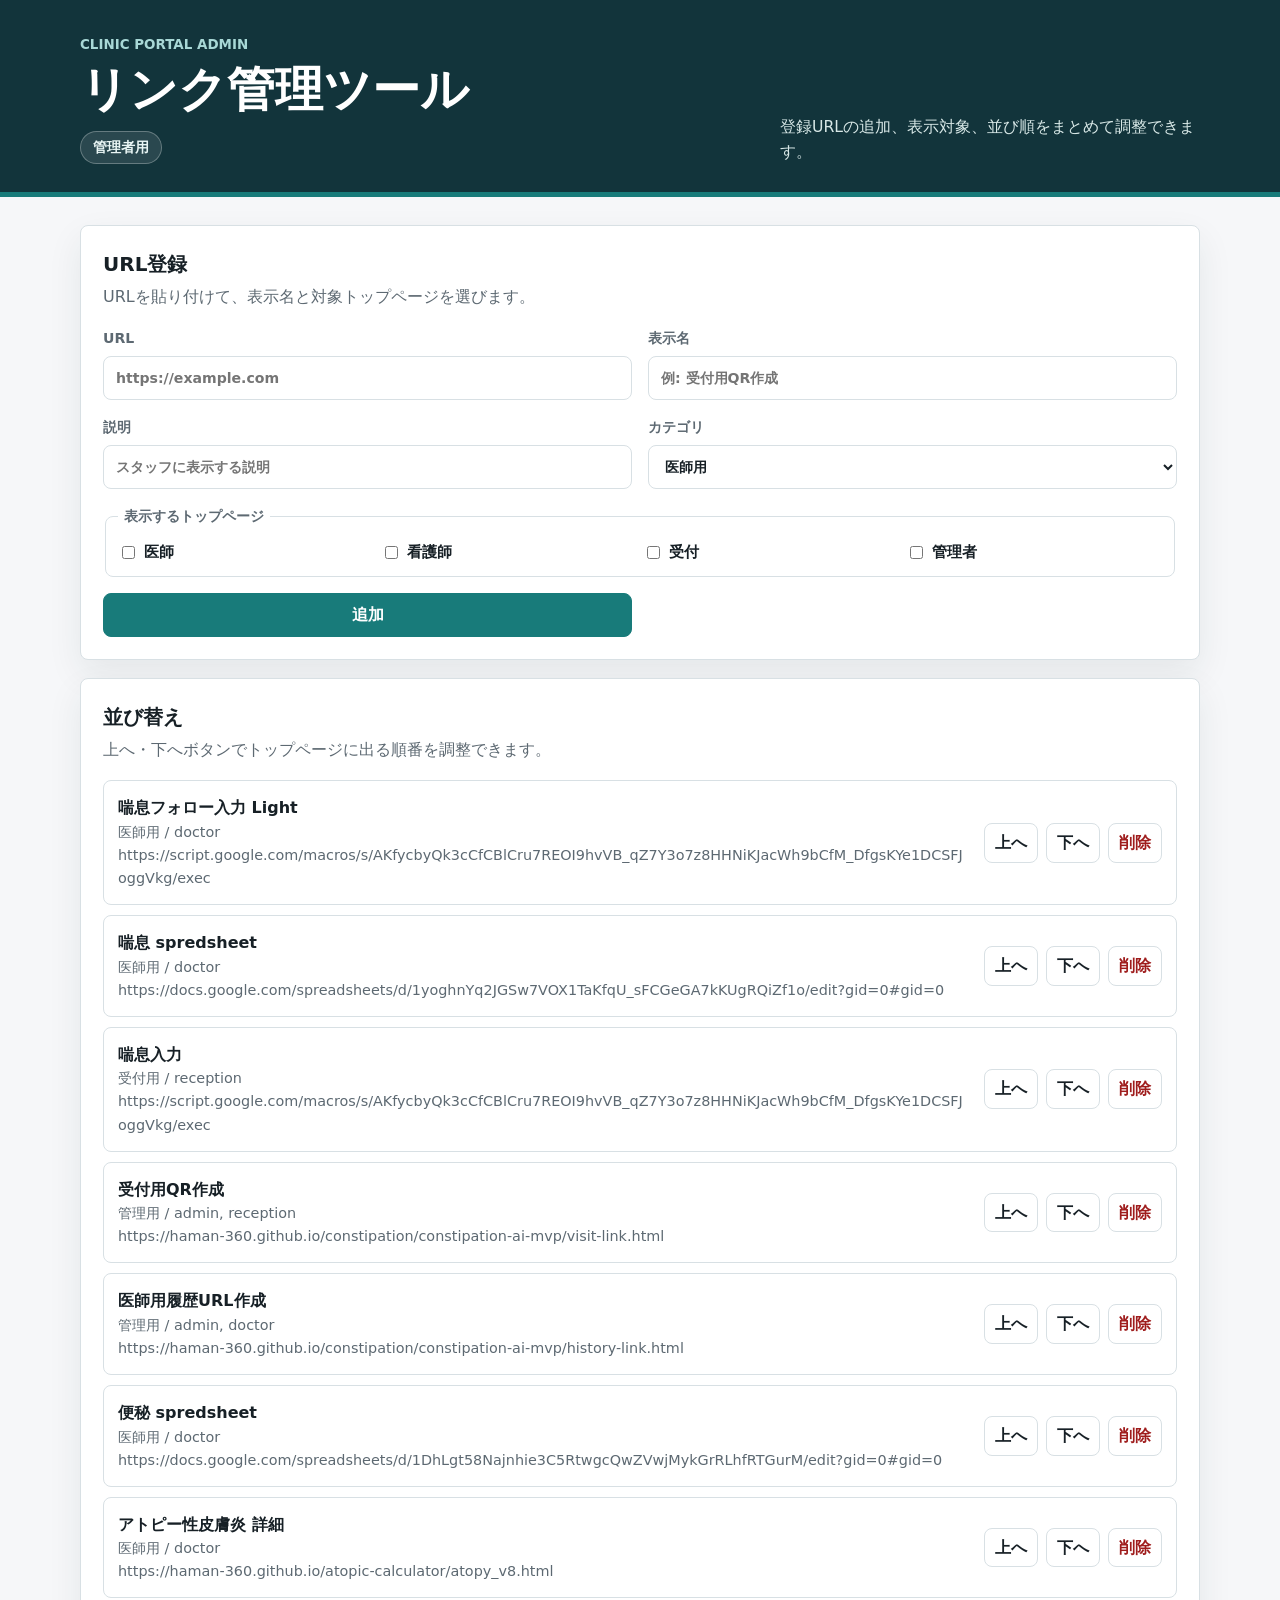
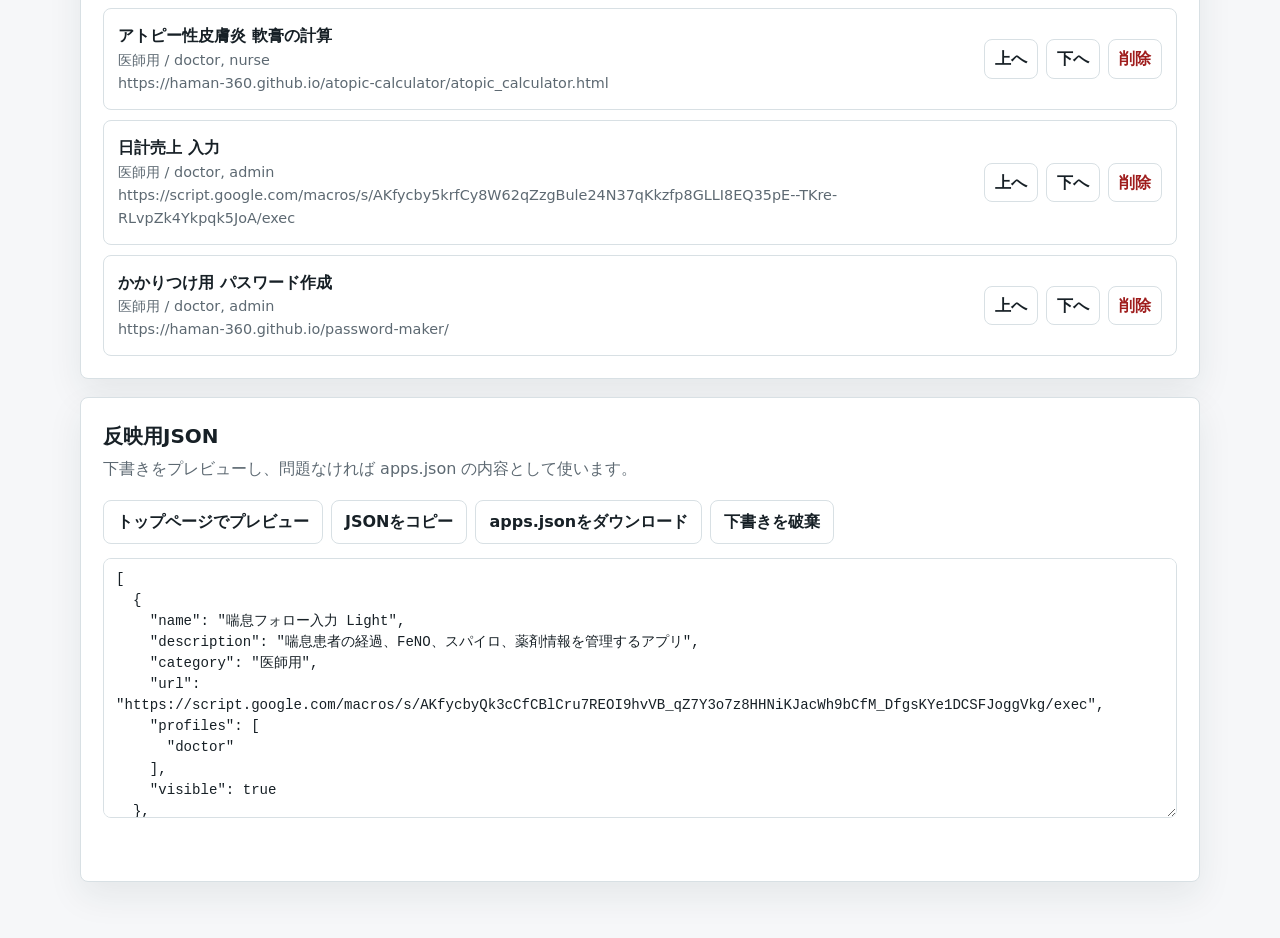
==== admin.html @ 7ea86dbd "管理ツールを追加し、URLの登録・並び替え機能を実装しました。アプリの下書き機能を追加し、JSON出力の管理を改善しました。" ====
<!doctype html>
<html lang="ja">
  <head>
    <meta charset="utf-8">
    <meta name="viewport" content="width=device-width, initial-scale=1">
    <meta name="description" content="院内ポータルに表示するURLを登録・並び替えする管理ツール">
    <title>Clinic Portal 管理ツール</title>
    <link rel="stylesheet" href="style.css">
  </head>
  <body>
    <header class="site-header">
      <div class="header-inner">
        <div>
          <p class="eyebrow">Clinic Portal Admin</p>
          <h1>リンク管理ツール</h1>
          <p class="profile-label">管理者用</p>
        </div>
        <p class="header-note">登録URLの追加、表示対象、並び順をまとめて調整できます。</p>
      </div>
    </header>

    <main class="page-shell admin-shell">
      <section class="admin-panel" aria-labelledby="addAppTitle">
        <div class="admin-section-heading">
          <h2 id="addAppTitle">URL登録</h2>
          <p>URLを貼り付けて、表示名と対象トップページを選びます。</p>
        </div>

        <form class="admin-form" id="appForm">
          <label>
            <span>URL</span>
            <input id="urlInput" type="url" placeholder="https://example.com" required>
          </label>

          <label>
            <span>表示名</span>
            <input id="nameInput" type="text" placeholder="例: 受付用QR作成" required>
          </label>

          <label>
            <span>説明</span>
            <input id="descriptionInput" type="text" placeholder="スタッフに表示する説明">
          </label>

          <label>
            <span>カテゴリ</span>
            <select id="categoryInput">
              <option>医師用</option>
              <option>看護師用</option>
              <option>受付用</option>
              <option>管理用</option>
              <option>その他</option>
            </select>
          </label>

          <fieldset class="profile-options">
            <legend>表示するトップページ</legend>
            <label><input type="checkbox" name="profiles" value="doctor"> 医師</label>
            <label><input type="checkbox" name="profiles" value="nurse"> 看護師</label>
            <label><input type="checkbox" name="profiles" value="reception"> 受付</label>
            <label><input type="checkbox" name="profiles" value="admin"> 管理者</label>
          </fieldset>

          <button class="primary-button" type="submit">追加</button>
        </form>
      </section>

      <section class="admin-panel" aria-labelledby="orderTitle">
        <div class="admin-section-heading">
          <h2 id="orderTitle">並び替え</h2>
          <p>上へ・下へボタンでトップページに出る順番を調整できます。</p>
        </div>
        <div class="admin-list" id="adminList"></div>
      </section>

      <section class="admin-panel" aria-labelledby="exportTitle">
        <div class="admin-section-heading">
          <h2 id="exportTitle">反映用JSON</h2>
          <p>下書きをプレビューし、問題なければ apps.json の内容として使います。</p>
        </div>

        <div class="admin-actions">
          <button class="secondary-button" id="previewButton" type="button">トップページでプレビュー</button>
          <button class="secondary-button" id="copyButton" type="button">JSONをコピー</button>
          <button class="secondary-button" id="downloadButton" type="button">apps.jsonをダウンロード</button>
          <button class="secondary-button" id="resetDraftButton" type="button">下書きを破棄</button>
        </div>

        <textarea class="json-output" id="jsonOutput" spellcheck="false" aria-label="apps.json の内容"></textarea>
        <p class="admin-status" id="adminStatus" role="status"></p>
      </section>
    </main>

    <script src="admin.js" defer></script>
  </body>
</html>
---- style.css ----
:root {
  --bg: #f6f7f9;
  --surface: #ffffff;
  --surface-muted: #eef3f2;
  --text: #172026;
  --muted: #5d6972;
  --line: #d8e0e4;
  --accent: #187b7a;
  --accent-dark: #0f5f5f;
  --accent-soft: #dff0ef;
  --warning: #b15d12;
  --shadow: 0 14px 35px rgba(31, 45, 55, 0.08);
  color-scheme: light;
}

* {
  box-sizing: border-box;
}

body {
  margin: 0;
  background: var(--bg);
  color: var(--text);
  font-family: system-ui, -apple-system, BlinkMacSystemFont, "Segoe UI", sans-serif;
  line-height: 1.6;
}

a {
  color: inherit;
}

.site-header {
  background: #12343b;
  color: #ffffff;
  border-bottom: 5px solid var(--accent);
}

.header-inner {
  width: min(1120px, calc(100% - 32px));
  margin: 0 auto;
  padding: 34px 0 28px;
  display: flex;
  align-items: end;
  justify-content: space-between;
  gap: 24px;
}

.eyebrow {
  margin: 0 0 6px;
  color: #a8d8d6;
  font-size: 0.84rem;
  font-weight: 700;
  letter-spacing: 0;
  text-transform: uppercase;
}

h1 {
  margin: 0;
  font-size: clamp(1.9rem, 4vw, 3rem);
  line-height: 1.15;
  letter-spacing: 0;
}

.profile-label {
  display: inline-flex;
  align-items: center;
  min-height: 30px;
  margin: 14px 0 0;
  border: 1px solid rgba(255, 255, 255, 0.28);
  border-radius: 999px;
  background: rgba(255, 255, 255, 0.1);
  color: #e8f5f4;
  font-size: 0.9rem;
  font-weight: 800;
  padding: 4px 12px;
}

.header-note {
  max-width: 420px;
  margin: 0;
  color: #d8e8e7;
  font-size: 0.98rem;
}

.page-shell {
  width: min(1120px, calc(100% - 32px));
  margin: 28px auto 56px;
}

.toolbar {
  display: grid;
  grid-template-columns: minmax(220px, 360px) 1fr;
  gap: 16px;
  align-items: end;
  margin-bottom: 18px;
}

.search-box {
  display: grid;
  gap: 6px;
  color: var(--muted);
  font-size: 0.88rem;
  font-weight: 700;
}

.search-box input {
  width: 100%;
  min-height: 44px;
  border: 1px solid var(--line);
  border-radius: 8px;
  background: var(--surface);
  color: var(--text);
  font: inherit;
  padding: 10px 12px;
  outline: none;
}

.search-box input:focus {
  border-color: var(--accent);
  box-shadow: 0 0 0 3px rgba(24, 123, 122, 0.16);
}

.category-tabs {
  display: flex;
  flex-wrap: wrap;
  gap: 8px;
  justify-content: flex-end;
}

.tab-button {
  min-height: 40px;
  border: 1px solid var(--line);
  border-radius: 8px;
  background: var(--surface);
  color: var(--text);
  cursor: pointer;
  font: inherit;
  font-weight: 700;
  padding: 8px 13px;
}

.tab-button:hover {
  border-color: var(--accent);
}

.tab-button.is-active {
  border-color: var(--accent);
  background: var(--accent);
  color: #ffffff;
}

.summary-row {
  min-height: 28px;
  color: var(--muted);
  font-size: 0.94rem;
}

.summary-row p {
  margin: 0 0 14px;
}

.app-grid {
  display: grid;
  grid-template-columns: repeat(auto-fill, minmax(260px, 1fr));
  gap: 16px;
}

.app-card {
  min-height: 230px;
  display: flex;
  flex-direction: column;
  justify-content: space-between;
  border: 1px solid var(--line);
  border-radius: 8px;
  background: var(--surface);
  box-shadow: var(--shadow);
  overflow: hidden;
}

.card-body {
  padding: 18px 18px 14px;
}

.card-topline {
  min-height: 27px;
  display: flex;
  align-items: center;
  justify-content: space-between;
  gap: 8px;
  margin-bottom: 12px;
}

.category-badge,
.visibility-note {
  display: inline-flex;
  align-items: center;
  min-height: 27px;
  border-radius: 999px;
  padding: 4px 10px;
  font-size: 0.78rem;
  font-weight: 800;
}

.category-badge {
  background: var(--accent-soft);
  color: var(--accent-dark);
}

.visibility-note {
  background: #fff2e4;
  color: var(--warning);
}

.app-card h2 {
  margin: 0 0 8px;
  font-size: 1.18rem;
  line-height: 1.35;
  letter-spacing: 0;
}

.description {
  margin: 0;
  color: var(--muted);
  font-size: 0.95rem;
}

.launch-button {
  display: flex;
  align-items: center;
  justify-content: center;
  min-height: 48px;
  margin: 0 18px 18px;
  border-radius: 8px;
  background: var(--accent);
  color: #ffffff;
  font-weight: 800;
  text-decoration: none;
}

.launch-button:hover,
.launch-button:focus {
  background: var(--accent-dark);
}

.admin-shell {
  display: grid;
  gap: 18px;
}

.admin-panel {
  border: 1px solid var(--line);
  border-radius: 8px;
  background: var(--surface);
  box-shadow: var(--shadow);
  padding: 22px;
}

.admin-section-heading {
  display: grid;
  gap: 4px;
  margin-bottom: 18px;
}

.admin-section-heading h2 {
  margin: 0;
  font-size: 1.25rem;
  letter-spacing: 0;
}

.admin-section-heading p,
.admin-status {
  margin: 0;
  color: var(--muted);
}

.admin-form {
  display: grid;
  grid-template-columns: repeat(2, minmax(0, 1fr));
  gap: 16px;
}

.admin-form label,
.profile-options {
  display: grid;
  gap: 6px;
  color: var(--muted);
  font-size: 0.88rem;
  font-weight: 700;
}

.admin-form input[type="text"],
.admin-form input[type="url"],
.admin-form select,
.json-output {
  width: 100%;
  border: 1px solid var(--line);
  border-radius: 8px;
  background: var(--surface);
  color: var(--text);
  font: inherit;
  padding: 10px 12px;
  outline: none;
}

.admin-form input[type="text"],
.admin-form input[type="url"],
.admin-form select {
  min-height: 44px;
}

.admin-form input:focus,
.admin-form select:focus,
.json-output:focus {
  border-color: var(--accent);
  box-shadow: 0 0 0 3px rgba(24, 123, 122, 0.16);
}

.profile-options {
  grid-column: 1 / -1;
  grid-template-columns: repeat(4, minmax(120px, 1fr));
  border: 1px solid var(--line);
  border-radius: 8px;
  padding: 12px;
}

.profile-options legend {
  color: var(--muted);
  font-weight: 800;
  padding: 0 6px;
}

.profile-options label {
  display: inline-flex;
  align-items: center;
  color: var(--text);
  font-size: 0.95rem;
}

.primary-button,
.secondary-button {
  min-height: 42px;
  border-radius: 8px;
  cursor: pointer;
  font: inherit;
  font-weight: 800;
  padding: 8px 13px;
}

.primary-button {
  border: 1px solid var(--accent);
  background: var(--accent);
  color: #ffffff;
}

.secondary-button {
  border: 1px solid var(--line);
  background: var(--surface);
  color: var(--text);
}

.primary-button:hover,
.primary-button:focus {
  background: var(--accent-dark);
}

.secondary-button:hover,
.secondary-button:focus {
  border-color: var(--accent);
}

.admin-list {
  display: grid;
  gap: 10px;
}

.admin-list-item {
  display: grid;
  grid-template-columns: 1fr auto;
  gap: 16px;
  align-items: center;
  border: 1px solid var(--line);
  border-radius: 8px;
  padding: 14px;
}

.admin-list-details {
  min-width: 0;
}

.admin-list-details h3,
.admin-list-details p {
  margin: 0;
}

.admin-list-details h3 {
  font-size: 1rem;
  letter-spacing: 0;
}

.admin-list-details p {
  color: var(--muted);
  font-size: 0.9rem;
}

.admin-url {
  overflow-wrap: anywhere;
}

.admin-item-actions,
.admin-actions {
  display: flex;
  flex-wrap: wrap;
  gap: 8px;
}

.compact-button {
  min-height: 36px;
  padding: 6px 10px;
}

.danger-button {
  color: #9f1d1d;
}

.json-output {
  min-height: 260px;
  margin-top: 14px;
  resize: vertical;
  font-family: ui-monospace, SFMono-Regular, Menlo, Consolas, monospace;
  font-size: 0.88rem;
  line-height: 1.5;
}

.admin-status {
  min-height: 24px;
  margin-top: 10px;
}

.empty-state,
.error-state {
  border: 1px solid var(--line);
  border-radius: 8px;
  background: var(--surface);
  padding: 32px;
  text-align: center;
}

.empty-state h2,
.error-state h2 {
  margin: 0 0 8px;
  font-size: 1.2rem;
}

.empty-state p,
.error-state p {
  margin: 0;
  color: var(--muted);
}

@media (max-width: 720px) {
  .header-inner {
    align-items: start;
    flex-direction: column;
    padding: 28px 0 24px;
  }

  .toolbar {
    grid-template-columns: 1fr;
  }

  .category-tabs {
    justify-content: flex-start;
  }

  .tab-button {
    flex: 1 1 auto;
  }

  .app-grid {
    grid-template-columns: 1fr;
  }

  .admin-form,
  .admin-list-item {
    grid-template-columns: 1fr;
  }

  .profile-options {
    grid-template-columns: 1fr 1fr;
  }

  .admin-item-actions {
    justify-content: flex-start;
  }
}
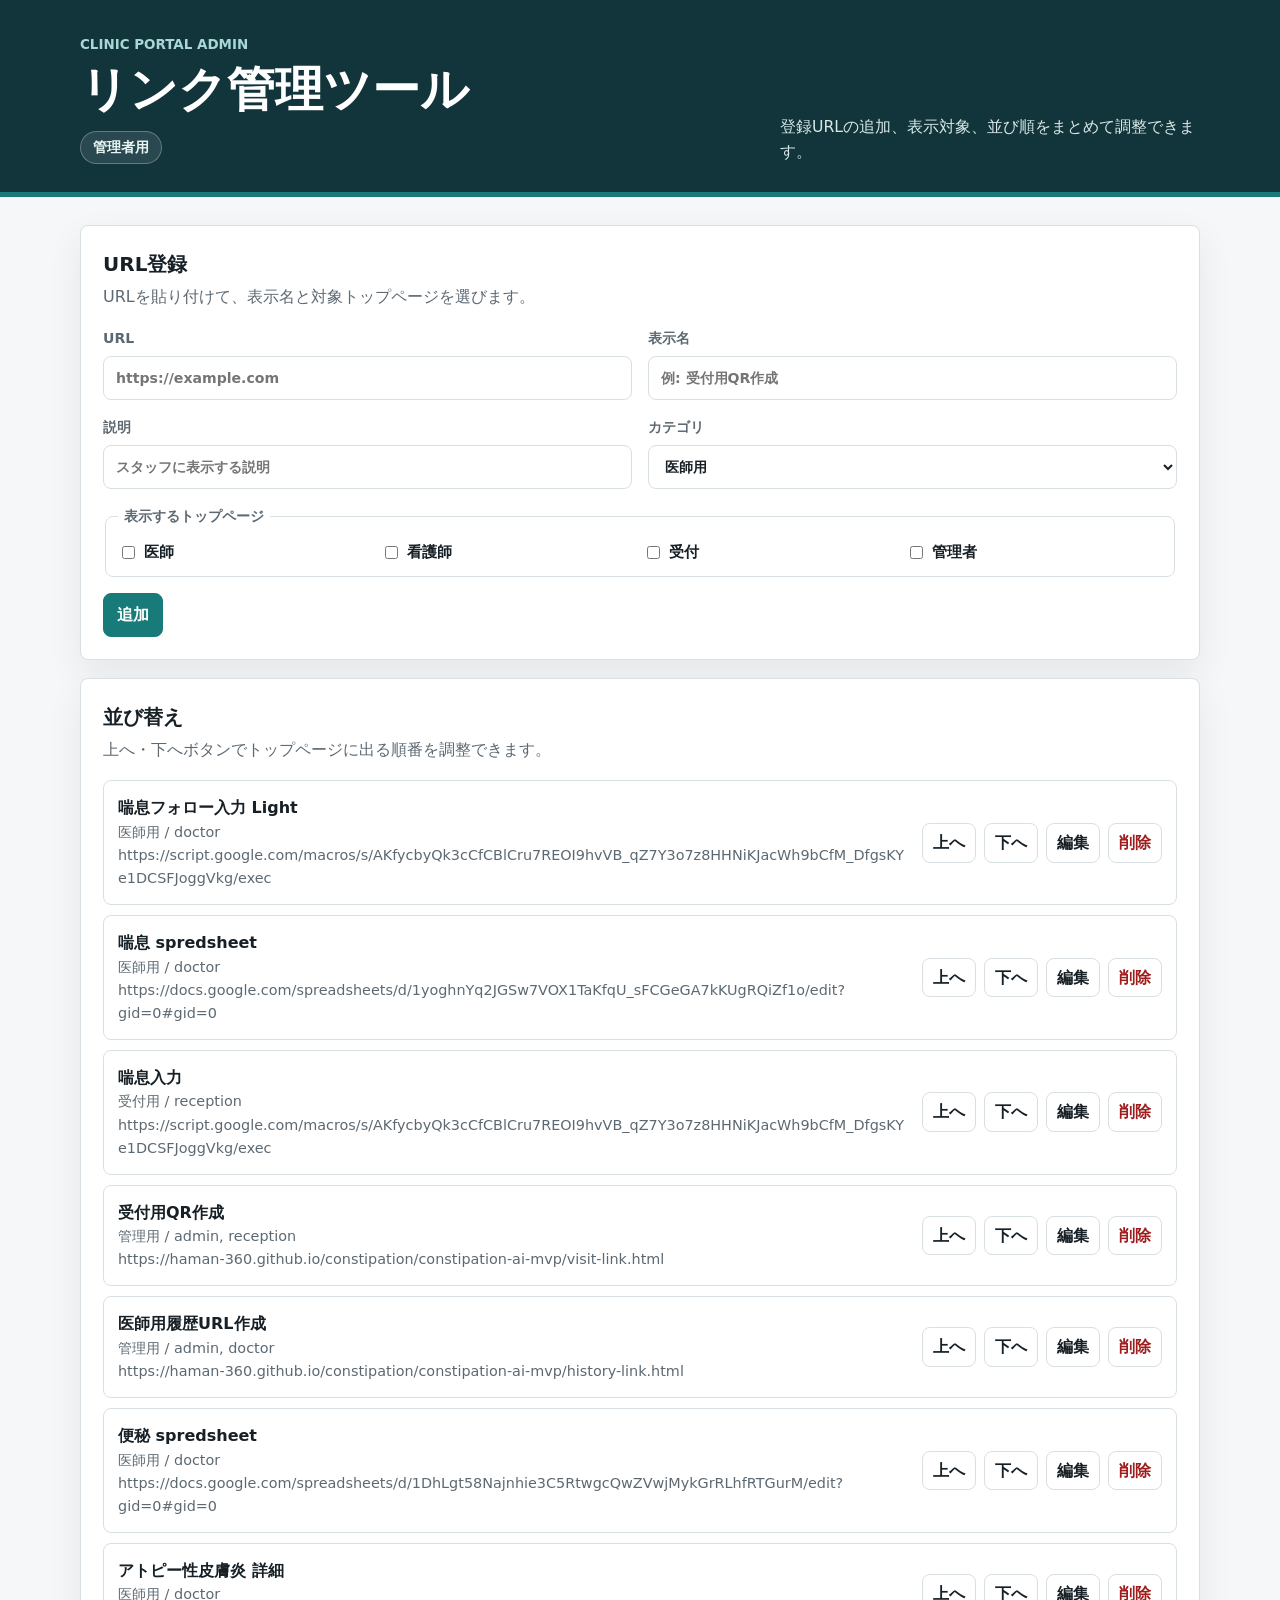
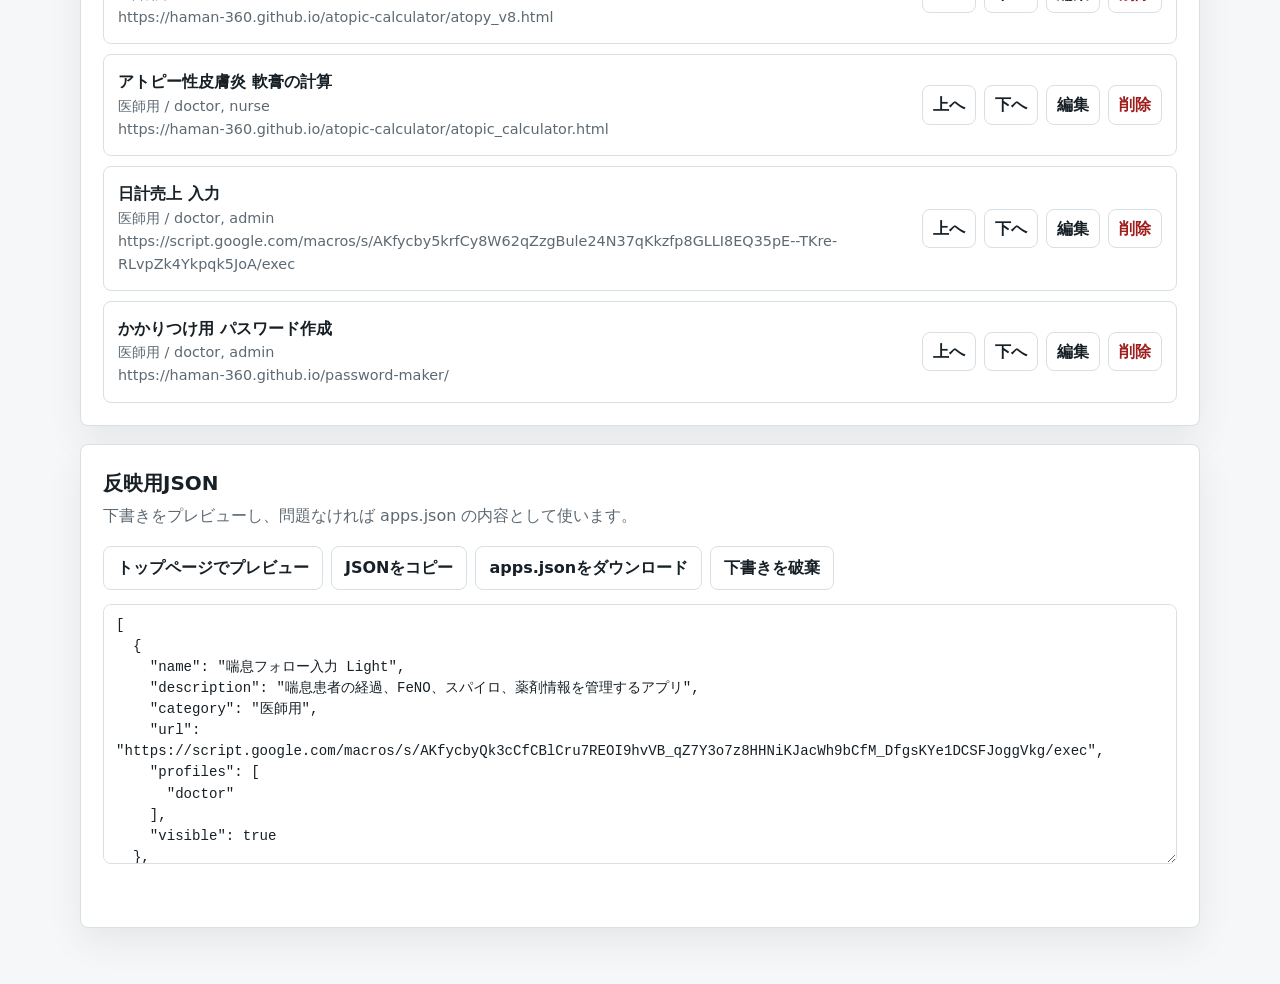
==== commit f236a8b0: "管理ツールに既存リンクの編集機能を追加し、URLの追加・並び替え機能を改善しました。フォームのスタイルを調整しました。" ====
--- a/admin.html
+++ b/admin.html
@@ -27,6 +27,8 @@
         </div>
 
         <form class="admin-form" id="appForm">
+          <input id="editIndexInput" type="hidden" value="">
+
           <label>
             <span>URL</span>
             <input id="urlInput" type="url" placeholder="https://example.com" required>
@@ -61,7 +63,10 @@
             <label><input type="checkbox" name="profiles" value="admin"> 管理者</label>
           </fieldset>
 
-          <button class="primary-button" type="submit">追加</button>
+          <div class="form-actions">
+            <button class="primary-button" id="submitButton" type="submit">追加</button>
+            <button class="secondary-button" id="cancelEditButton" type="button" hidden>編集をキャンセル</button>
+          </div>
         </form>
       </section>
 
--- a/style.css
+++ b/style.css
@@ -336,6 +336,12 @@
   font-size: 0.95rem;
 }
 
+.form-actions {
+  display: flex;
+  flex-wrap: wrap;
+  gap: 8px;
+}
+
 .primary-button,
 .secondary-button {
   min-height: 42px;
@@ -492,4 +498,8 @@
   .admin-item-actions {
     justify-content: flex-start;
   }
-}
+
+  .form-actions {
+    grid-column: 1 / -1;
+  }
+}
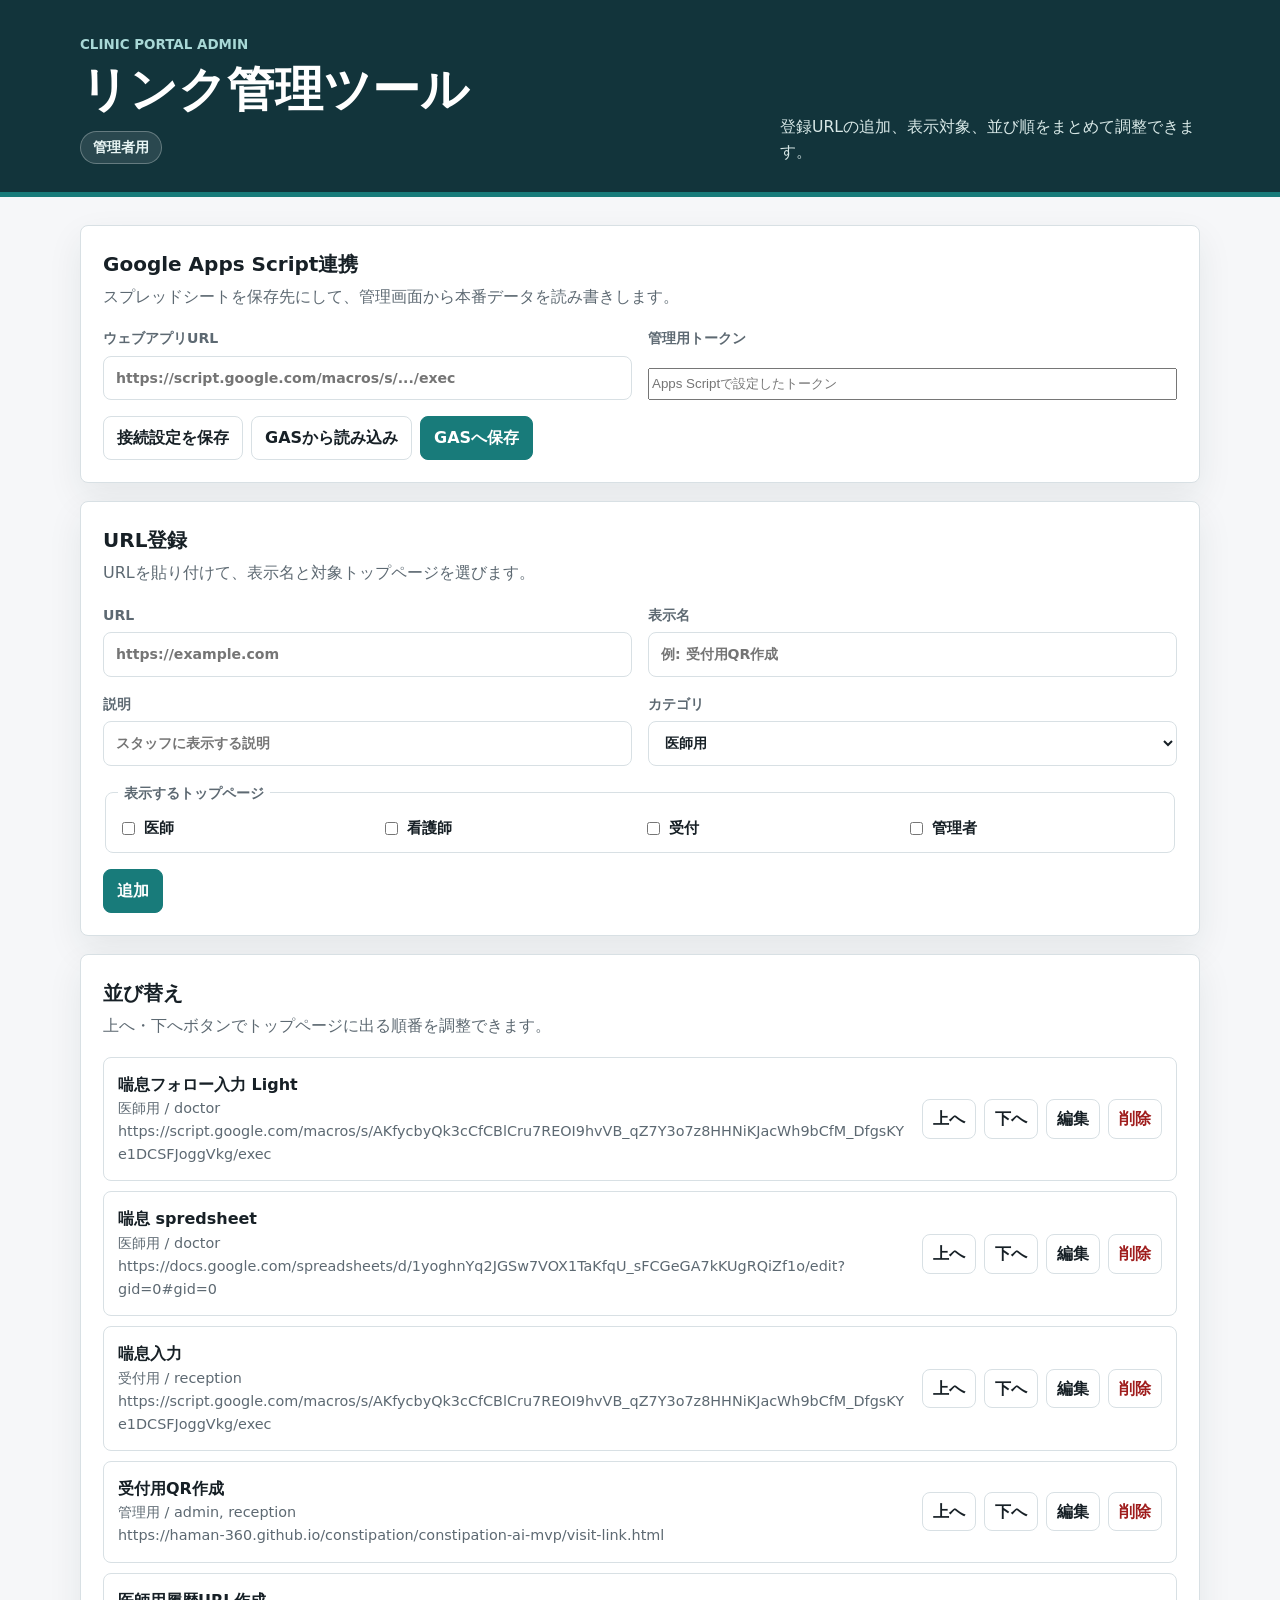
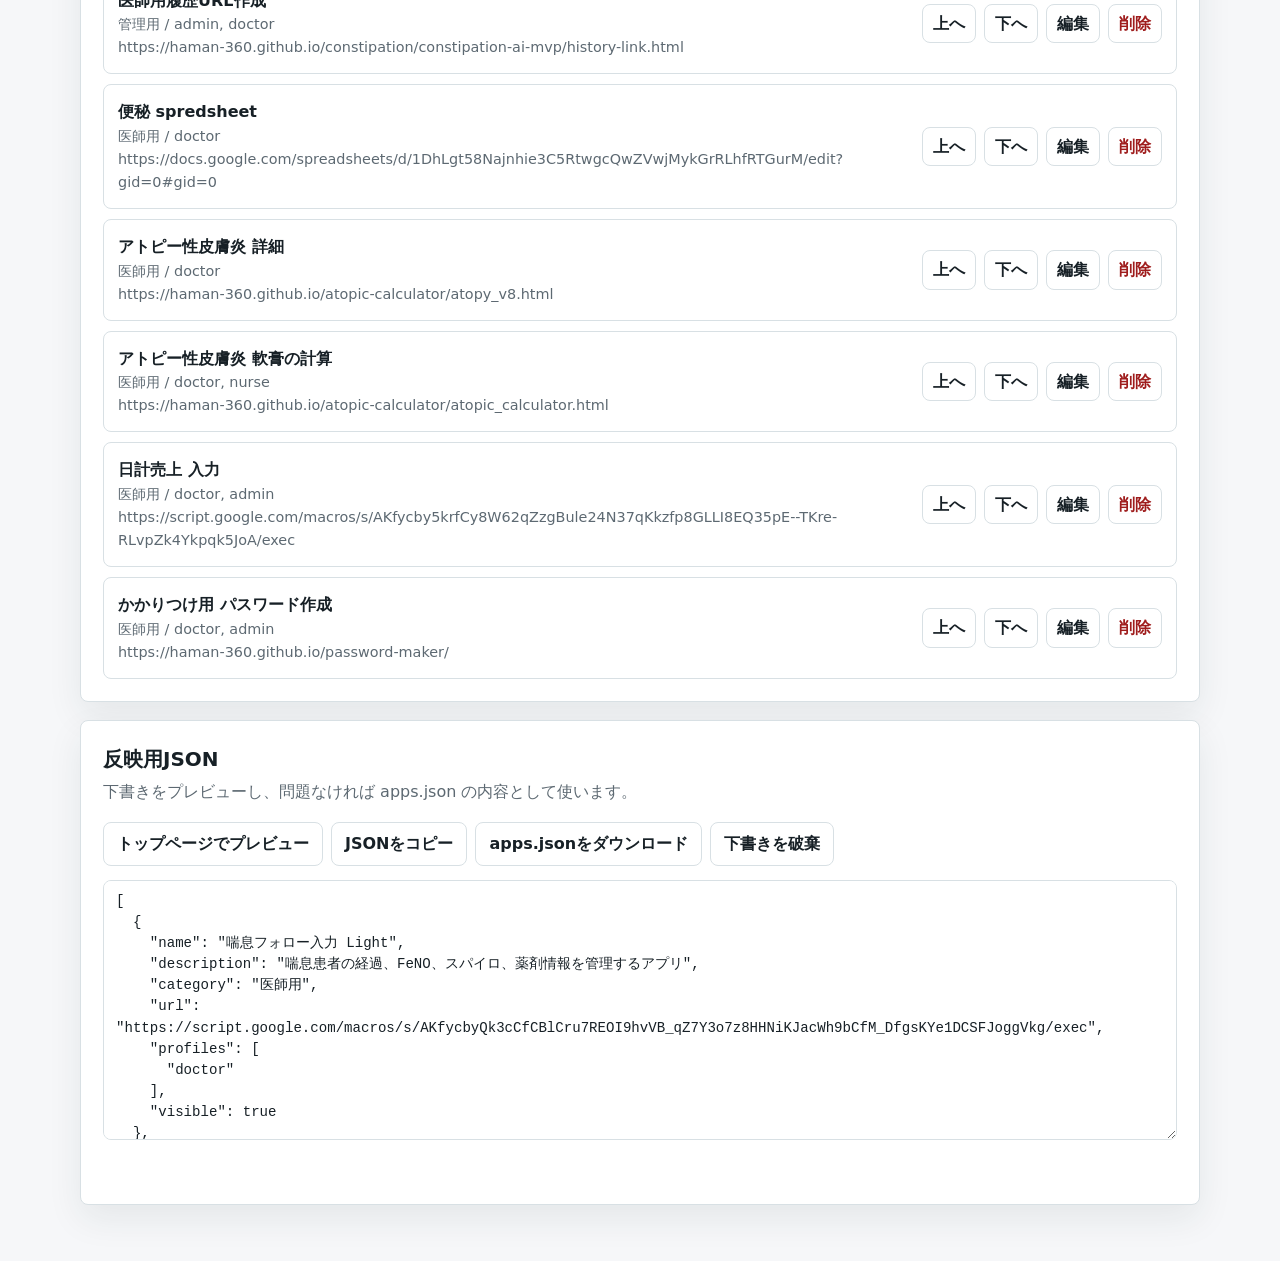
==== commit 96a94aaa: "Google Apps Scriptとの連携機能を追加し、管理画面からデータの読み書きが可能になりました。README.mdを更新し、初期設定手順を明記しました。新しいスクリプトファイルを追加しました" ====
--- a/admin.html
+++ b/admin.html
@@ -20,6 +20,31 @@
     </header>
 
     <main class="page-shell admin-shell">
+      <section class="admin-panel" aria-labelledby="gasTitle">
+        <div class="admin-section-heading">
+          <h2 id="gasTitle">Google Apps Script連携</h2>
+          <p>スプレッドシートを保存先にして、管理画面から本番データを読み書きします。</p>
+        </div>
+
+        <div class="admin-form">
+          <label>
+            <span>ウェブアプリURL</span>
+            <input id="gasEndpointInput" type="url" placeholder="https://script.google.com/macros/s/.../exec">
+          </label>
+
+          <label>
+            <span>管理用トークン</span>
+            <input id="gasTokenInput" type="password" autocomplete="current-password" placeholder="Apps Scriptで設定したトークン">
+          </label>
+
+          <div class="form-actions">
+            <button class="secondary-button" id="saveGasSettingsButton" type="button">接続設定を保存</button>
+            <button class="secondary-button" id="loadFromGasButton" type="button">GASから読み込み</button>
+            <button class="primary-button" id="saveToGasButton" type="button">GASへ保存</button>
+          </div>
+        </div>
+      </section>
+
       <section class="admin-panel" aria-labelledby="addAppTitle">
         <div class="admin-section-heading">
           <h2 id="addAppTitle">URL登録</h2>
@@ -96,6 +121,7 @@
       </section>
     </main>
 
+    <script src="portal-config.js"></script>
     <script src="admin.js" defer></script>
   </body>
 </html>
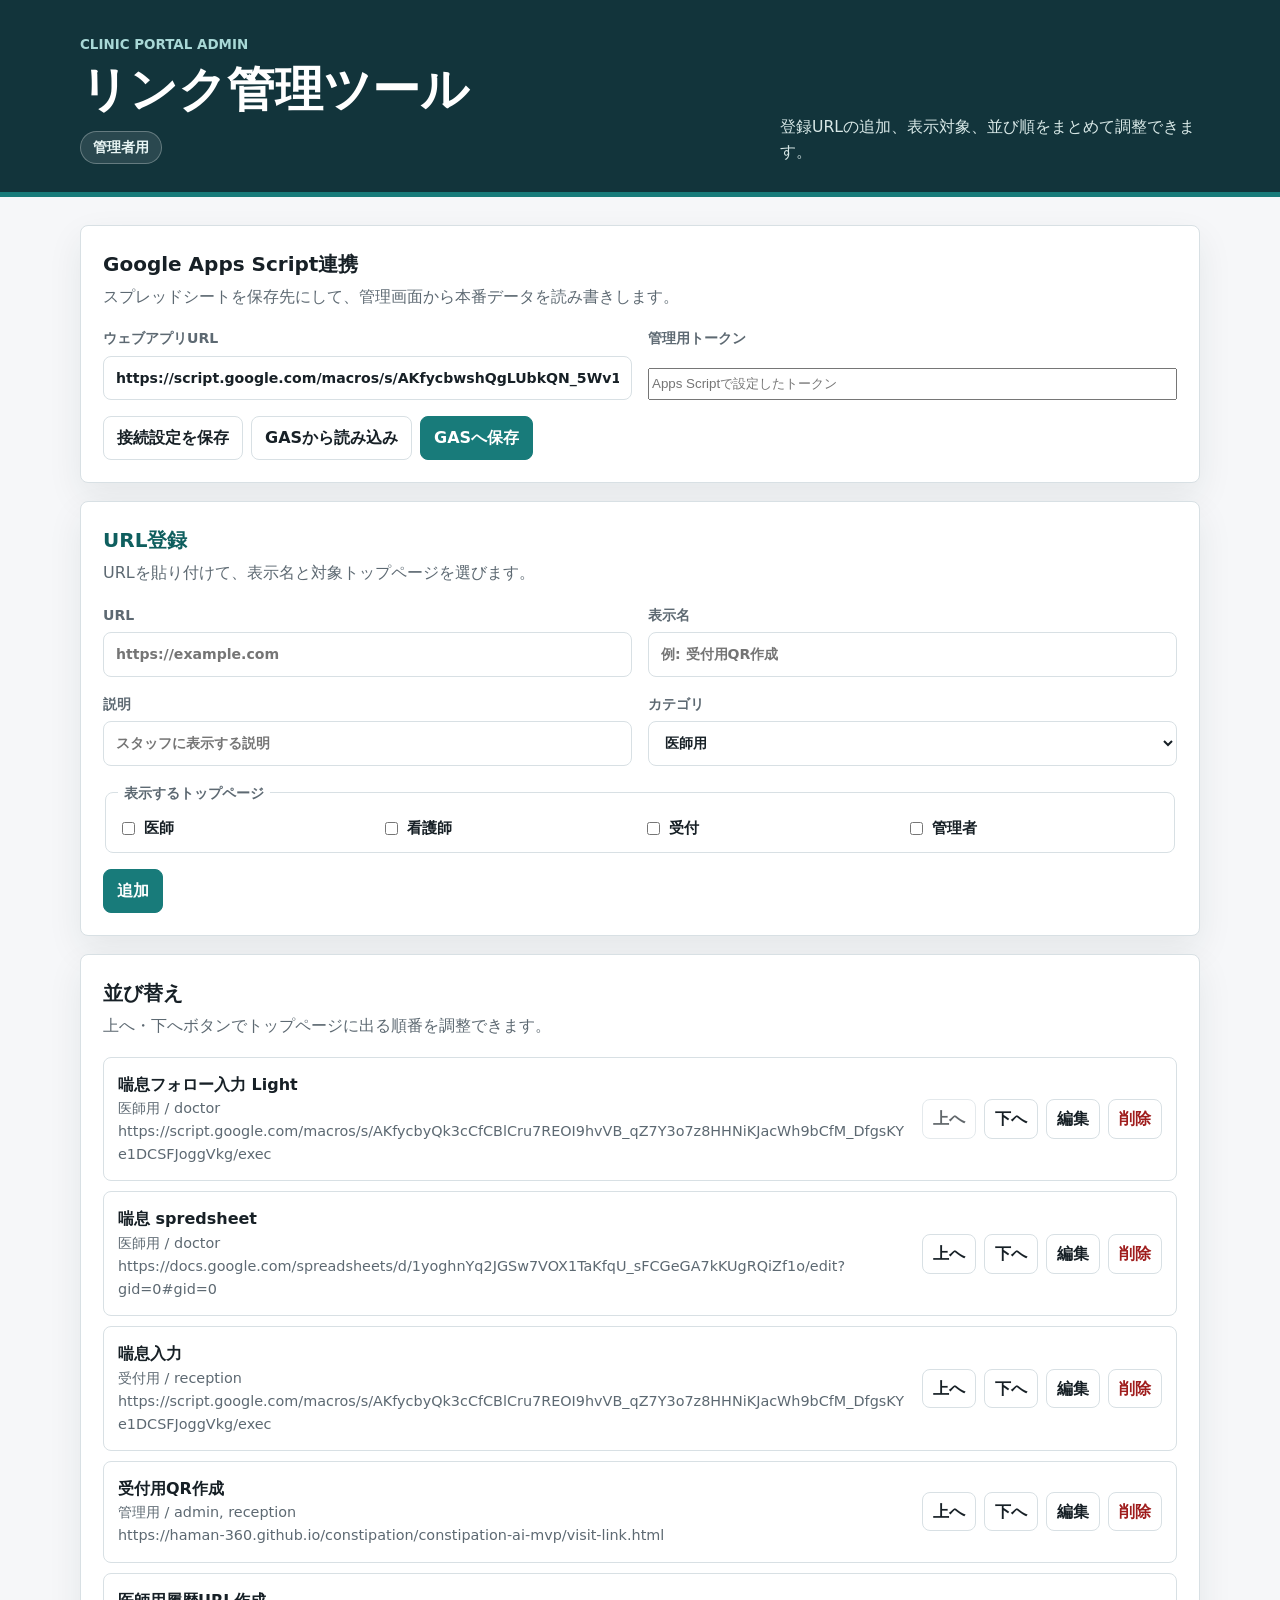
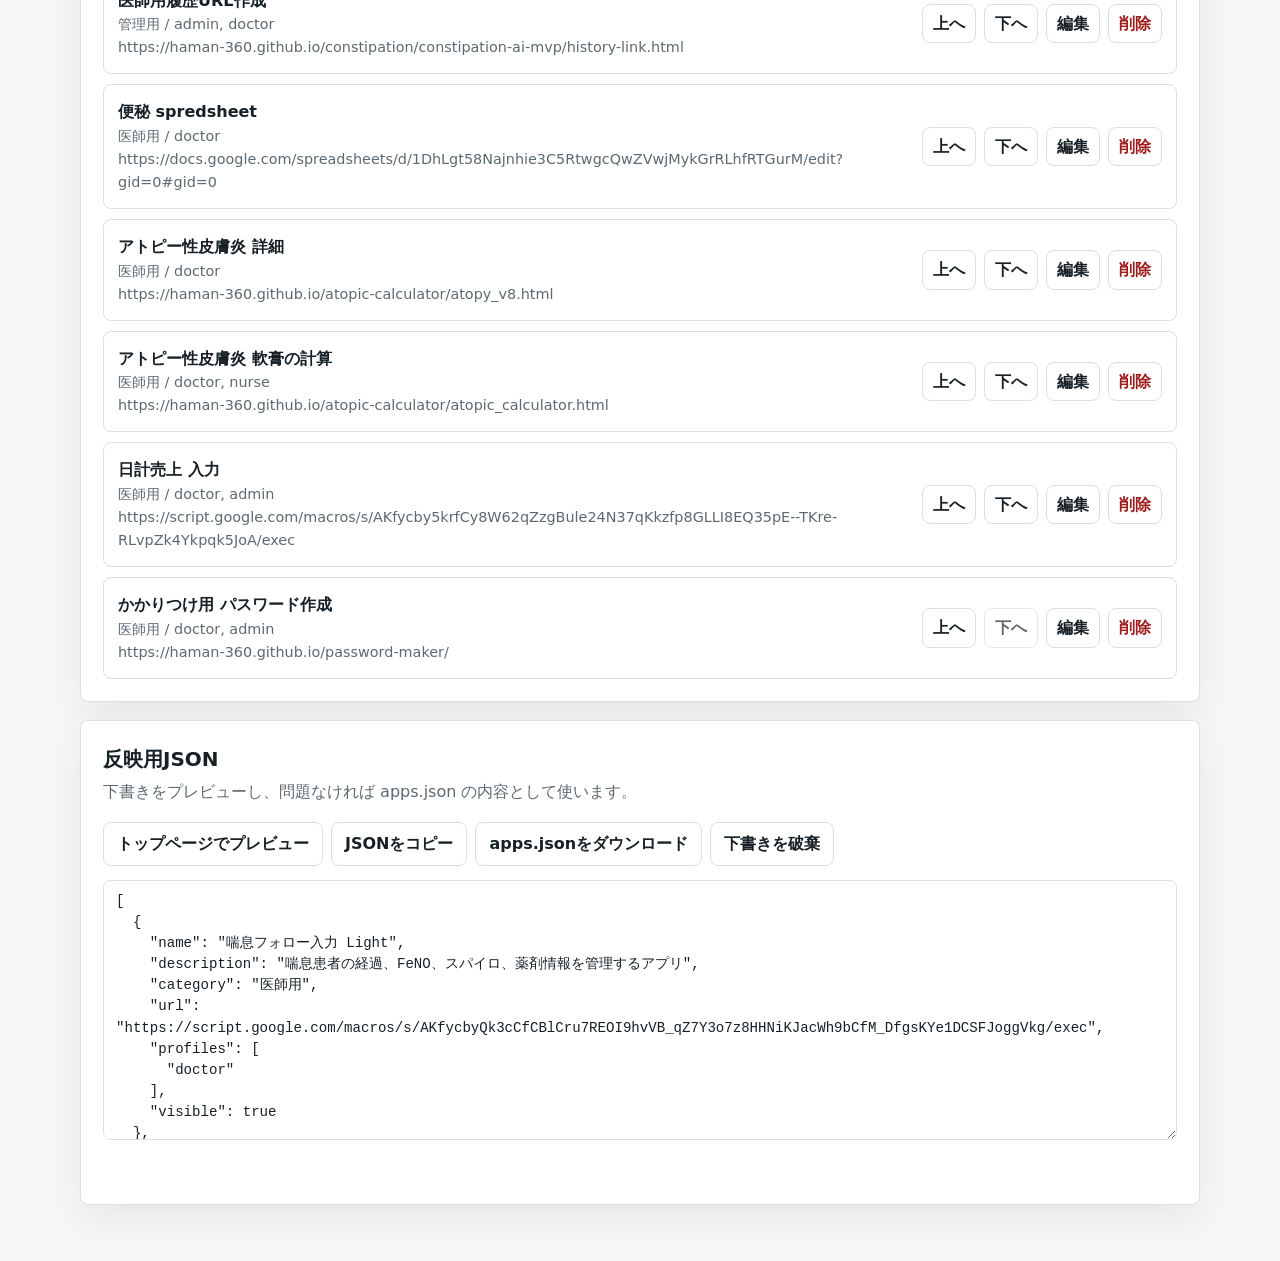
==== commit 94fa9bc9: "管理画面のURL登録機能を改善し、編集モード時のヘルプメッセージを追加しました。また、スタイルを調整しました。" ====
--- a/admin.html
+++ b/admin.html
@@ -48,7 +48,7 @@
       <section class="admin-panel" aria-labelledby="addAppTitle">
         <div class="admin-section-heading">
           <h2 id="addAppTitle">URL登録</h2>
-          <p>URLを貼り付けて、表示名と対象トップページを選びます。</p>
+          <p id="appFormHelp">URLを貼り付けて、表示名と対象トップページを選びます。</p>
         </div>
 
         <form class="admin-form" id="appForm">
--- a/style.css
+++ b/style.css
@@ -267,6 +267,10 @@
   letter-spacing: 0;
 }
 
+.admin-section-heading h2#addAppTitle {
+  color: var(--accent-dark);
+}
+
 .admin-section-heading p,
 .admin-status {
   margin: 0;
@@ -372,6 +376,12 @@
 .secondary-button:hover,
 .secondary-button:focus {
   border-color: var(--accent);
+}
+
+.primary-button:disabled,
+.secondary-button:disabled {
+  cursor: wait;
+  opacity: 0.68;
 }
 
 .admin-list {
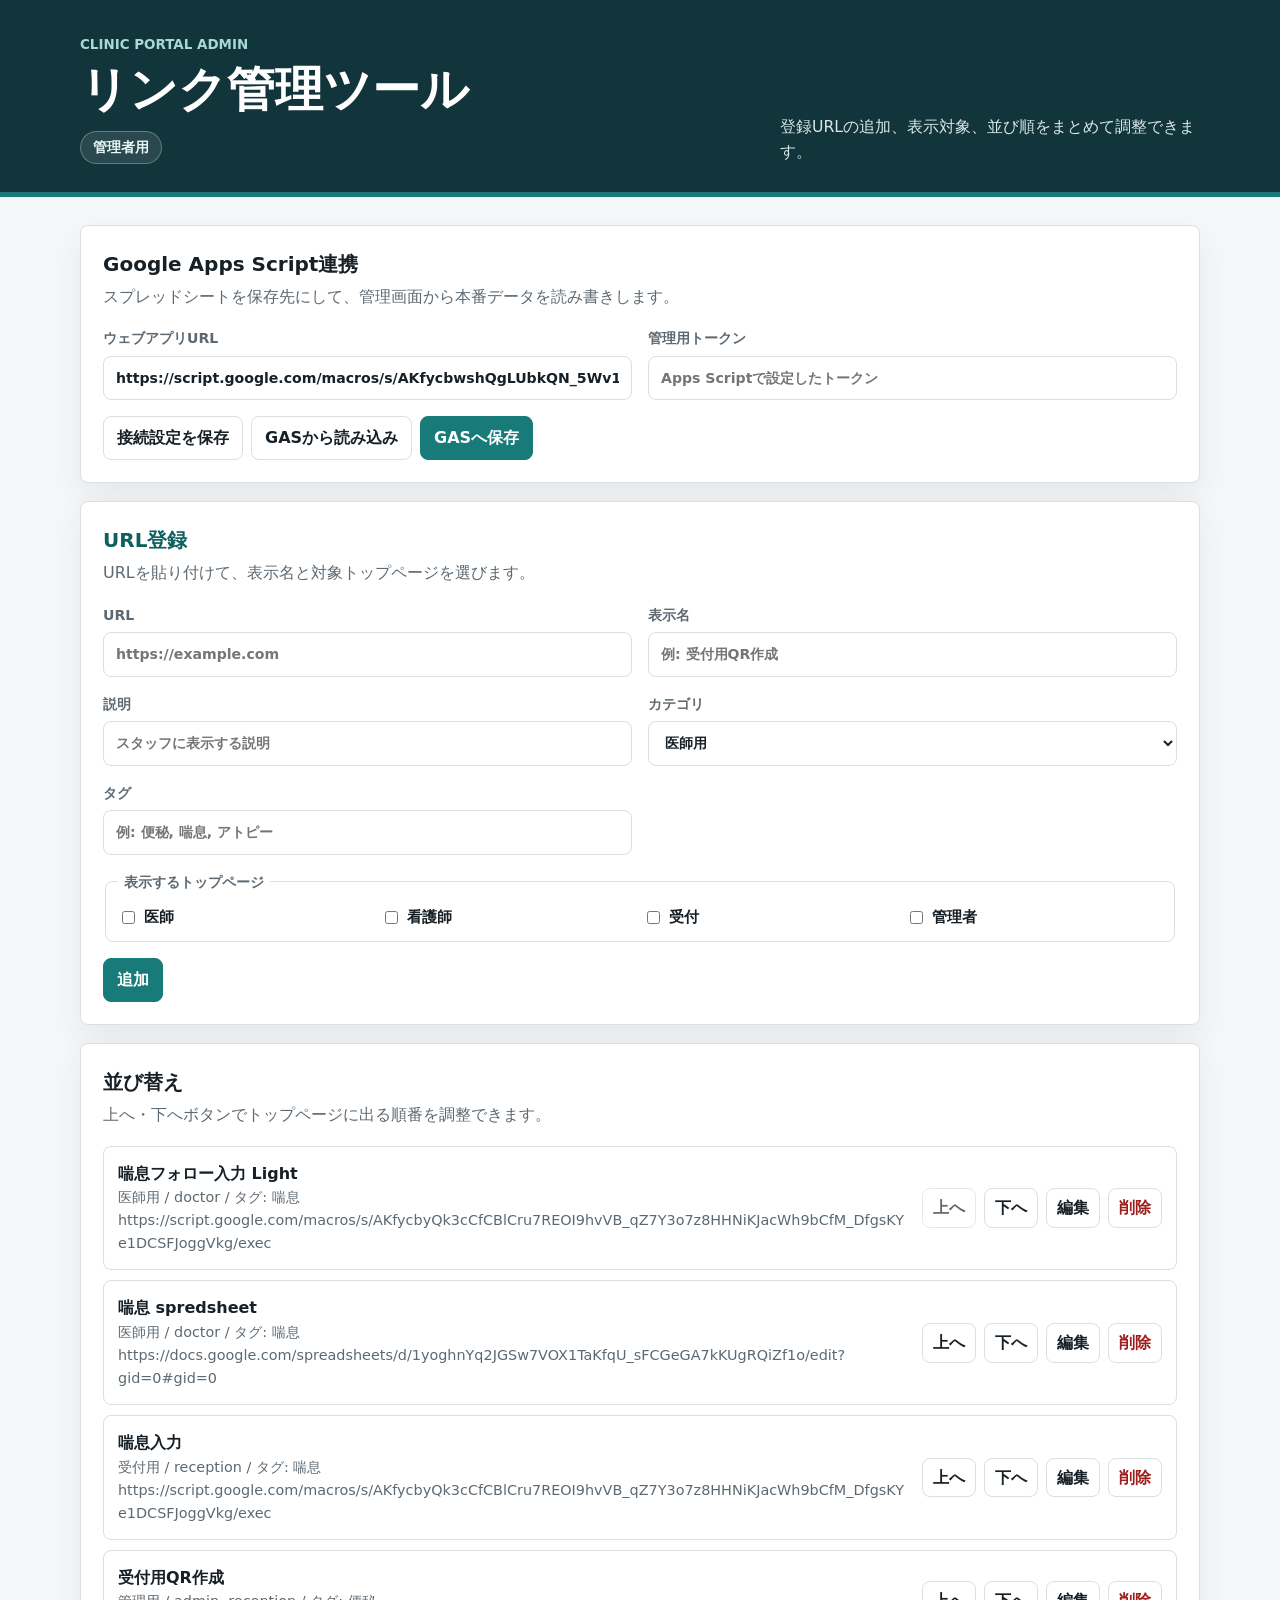
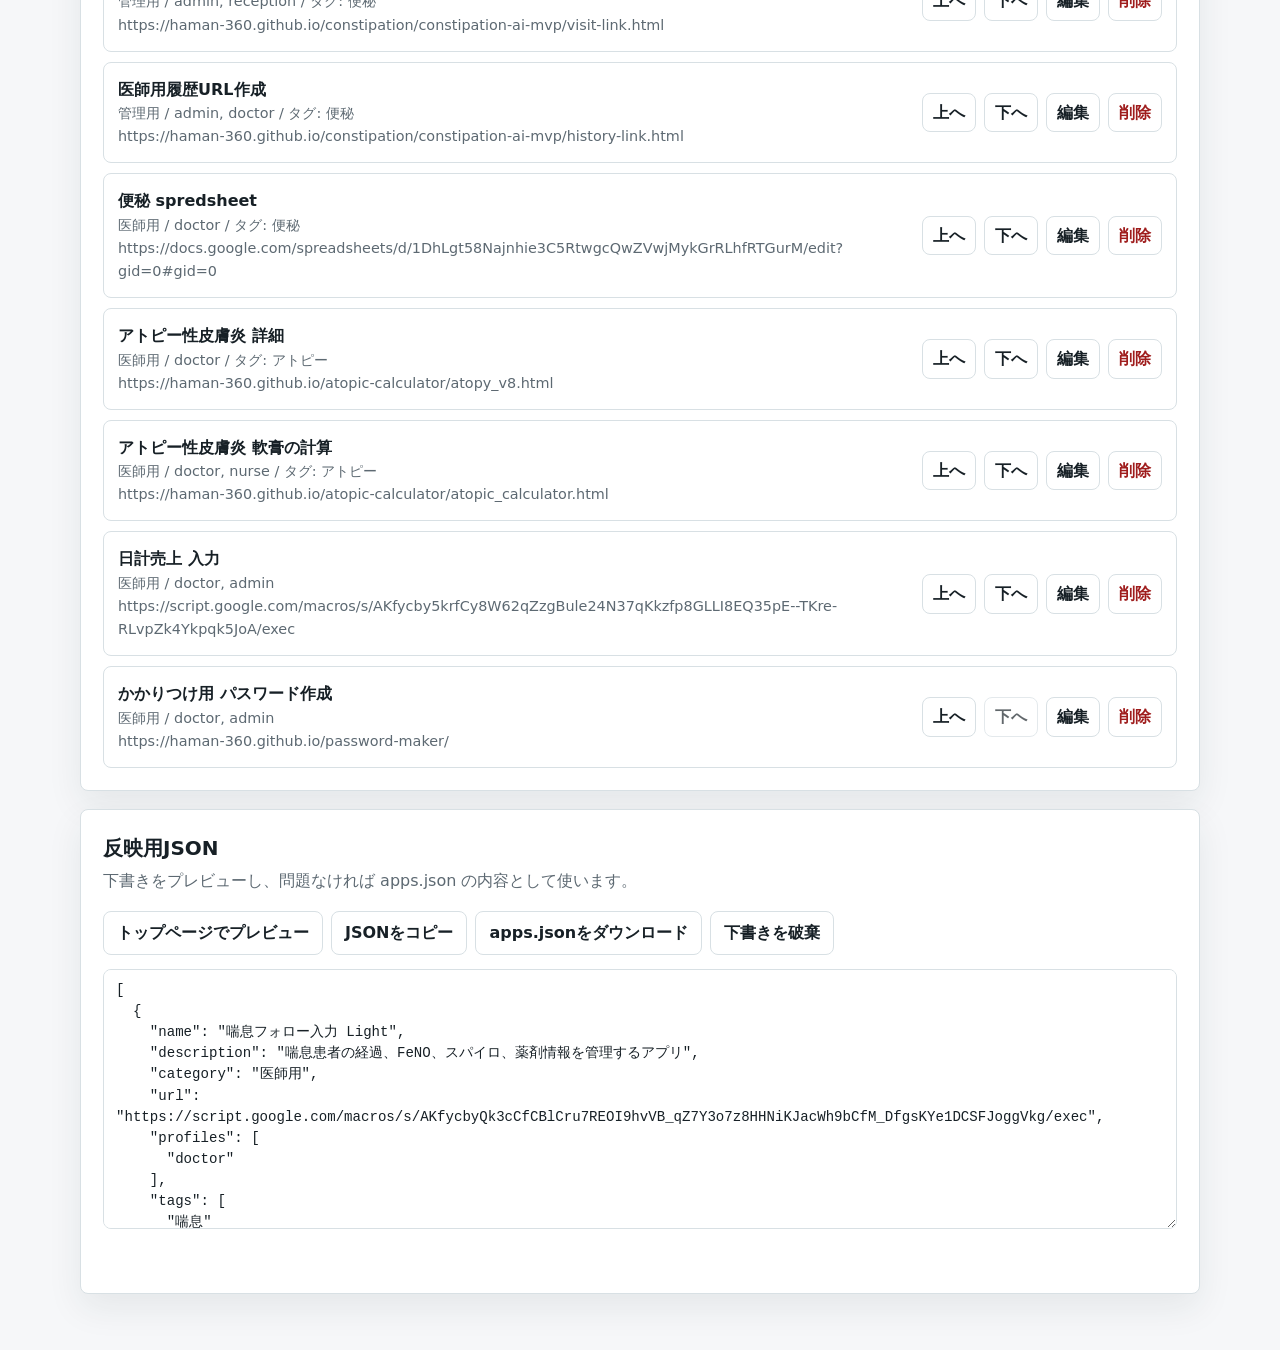
==== commit 2cf99982: "タグ機能を追加し、アプリのフィルタリングを改善しました。管理画面でのタグ入力を実装し、各アプリにタグを設定できるようにしました。また、関連するスタイルを調整しました。" ====
--- a/admin.html
+++ b/admin.html
@@ -80,6 +80,11 @@
             </select>
           </label>
 
+          <label>
+            <span>タグ</span>
+            <input id="tagsInput" type="text" placeholder="例: 便秘, 喘息, アトピー">
+          </label>
+
           <fieldset class="profile-options">
             <legend>表示するトップページ</legend>
             <label><input type="checkbox" name="profiles" value="doctor"> 医師</label>
--- a/style.css
+++ b/style.css
@@ -127,7 +127,23 @@
   justify-content: flex-end;
 }
 
-.tab-button {
+.filter-group {
+  grid-column: 1 / -1;
+  display: grid;
+  gap: 8px;
+  color: var(--muted);
+  font-size: 0.88rem;
+  font-weight: 700;
+}
+
+.tag-tabs {
+  display: flex;
+  flex-wrap: wrap;
+  gap: 8px;
+}
+
+.tab-button,
+.tag-button {
   min-height: 40px;
   border: 1px solid var(--line);
   border-radius: 8px;
@@ -139,11 +155,13 @@
   padding: 8px 13px;
 }
 
-.tab-button:hover {
+.tab-button:hover,
+.tag-button:hover {
   border-color: var(--accent);
 }
 
-.tab-button.is-active {
+.tab-button.is-active,
+.tag-button.is-active {
   border-color: var(--accent);
   background: var(--accent);
   color: #ffffff;
@@ -224,6 +242,26 @@
   font-size: 0.95rem;
 }
 
+.app-tags {
+  display: flex;
+  flex-wrap: wrap;
+  gap: 6px;
+  margin-top: 14px;
+}
+
+.app-tag {
+  display: inline-flex;
+  align-items: center;
+  min-height: 25px;
+  border: 1px solid var(--line);
+  border-radius: 999px;
+  background: #f7faf9;
+  color: var(--accent-dark);
+  font-size: 0.76rem;
+  font-weight: 800;
+  padding: 3px 9px;
+}
+
 .launch-button {
   display: flex;
   align-items: center;
@@ -294,6 +332,7 @@
 
 .admin-form input[type="text"],
 .admin-form input[type="url"],
+.admin-form input[type="password"],
 .admin-form select,
 .json-output {
   width: 100%;
@@ -308,6 +347,7 @@
 
 .admin-form input[type="text"],
 .admin-form input[type="url"],
+.admin-form input[type="password"],
 .admin-form select {
   min-height: 44px;
 }
@@ -488,7 +528,8 @@
     justify-content: flex-start;
   }
 
-  .tab-button {
+  .tab-button,
+  .tag-button {
     flex: 1 1 auto;
   }
 
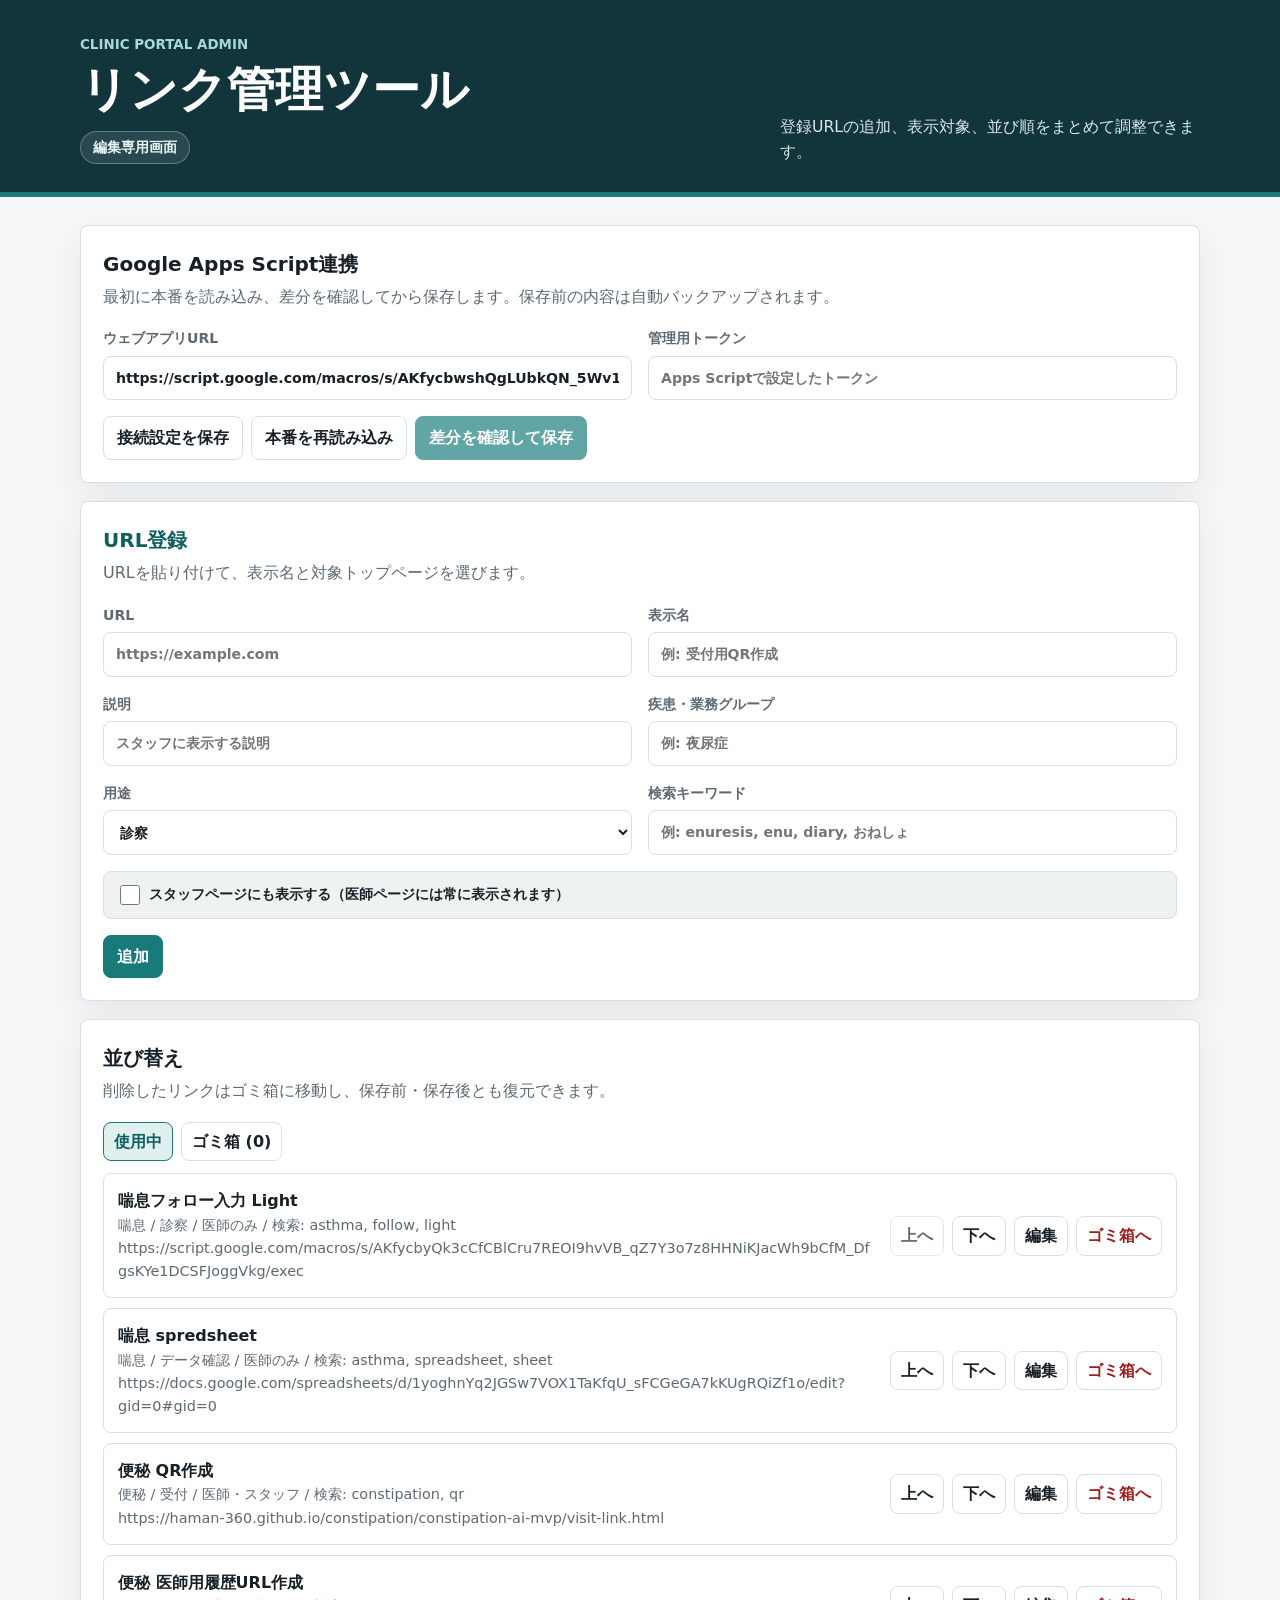
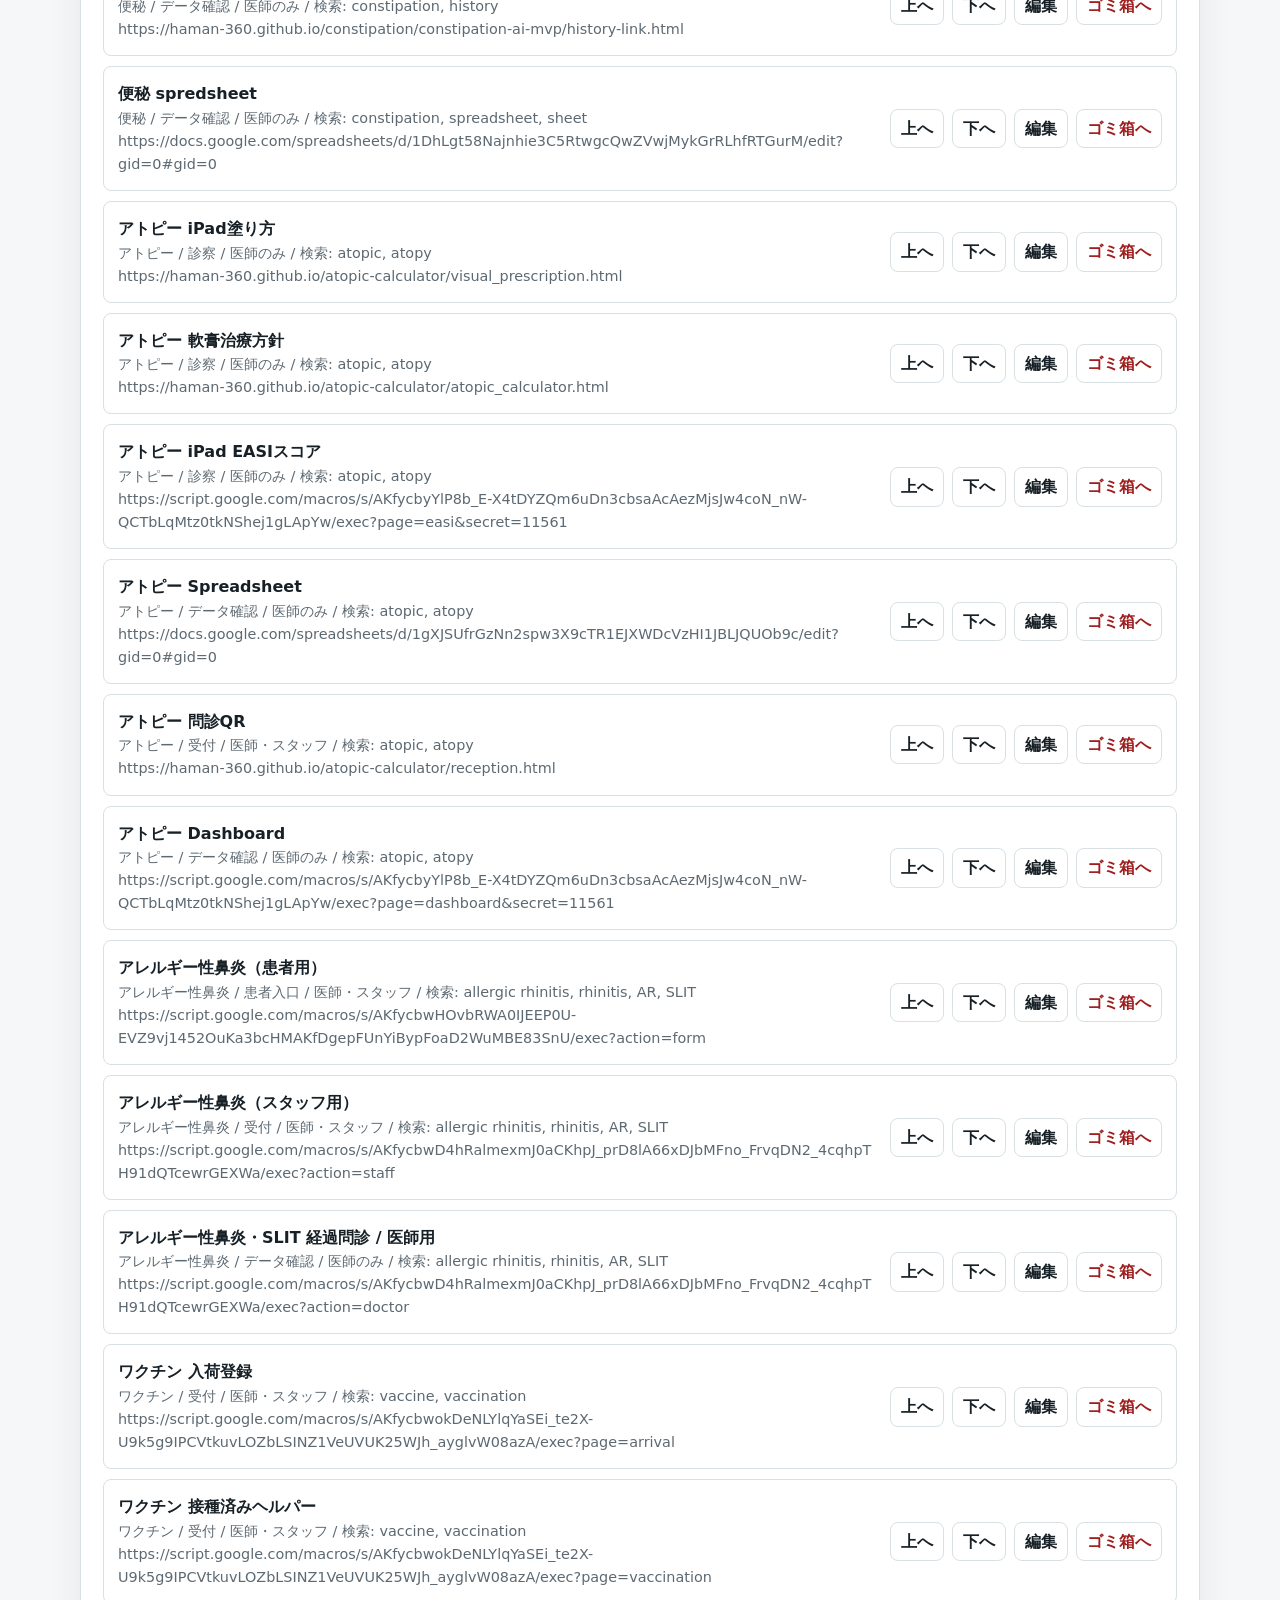
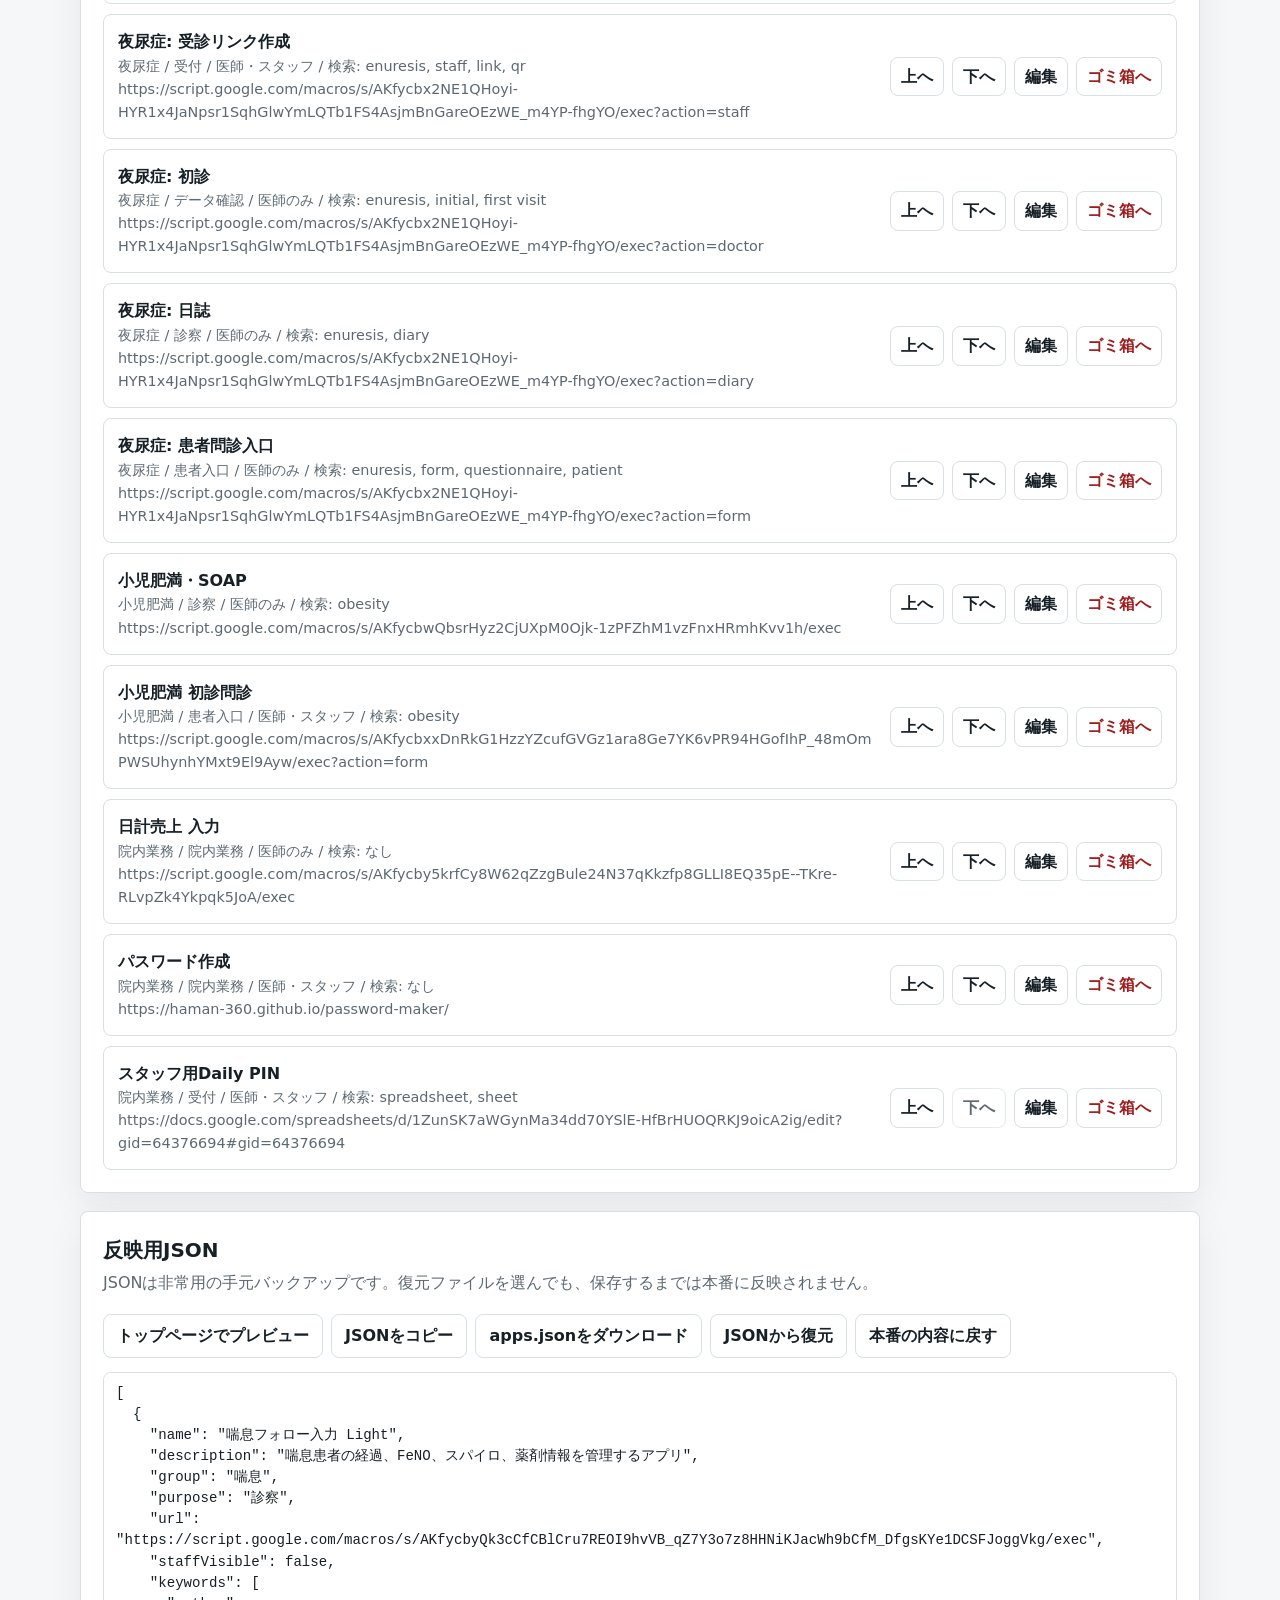
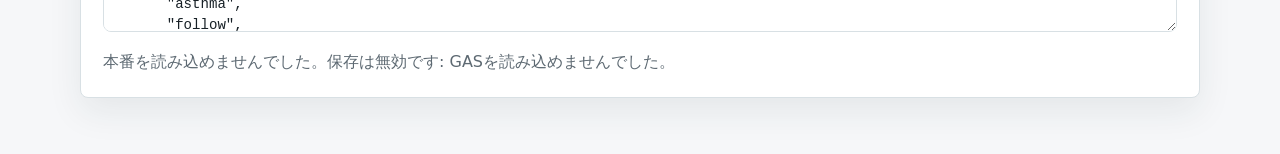
==== commit 0f72fced: "feat: redesign portal navigation and backup safety" ====
--- a/admin.html
+++ b/admin.html
@@ -13,7 +13,7 @@
         <div>
           <p class="eyebrow">Clinic Portal Admin</p>
           <h1>リンク管理ツール</h1>
-          <p class="profile-label">管理者用</p>
+          <p class="profile-label">編集専用画面</p>
         </div>
         <p class="header-note">登録URLの追加、表示対象、並び順をまとめて調整できます。</p>
       </div>
@@ -23,7 +23,7 @@
       <section class="admin-panel" aria-labelledby="gasTitle">
         <div class="admin-section-heading">
           <h2 id="gasTitle">Google Apps Script連携</h2>
-          <p>スプレッドシートを保存先にして、管理画面から本番データを読み書きします。</p>
+          <p>最初に本番を読み込み、差分を確認してから保存します。保存前の内容は自動バックアップされます。</p>
         </div>
 
         <div class="admin-form">
@@ -39,8 +39,9 @@
 
           <div class="form-actions">
             <button class="secondary-button" id="saveGasSettingsButton" type="button">接続設定を保存</button>
-            <button class="secondary-button" id="loadFromGasButton" type="button">GASから読み込み</button>
-            <button class="primary-button" id="saveToGasButton" type="button">GASへ保存</button>
+            <button class="secondary-button" id="loadFromGasButton" type="button">本番を再読み込み</button>
+            <button class="primary-button" id="saveToGasButton" type="button" disabled>差分を確認して保存</button>
+            <button class="secondary-button" id="restoreDraftButton" type="button" hidden>未反映の下書きを復元</button>
           </div>
         </div>
       </section>
@@ -70,28 +71,32 @@
           </label>
 
           <label>
-            <span>カテゴリ</span>
-            <select id="categoryInput">
-              <option>医師用</option>
-              <option>看護師用</option>
-              <option>受付用</option>
-              <option>管理用</option>
+            <span>疾患・業務グループ</span>
+            <input id="groupInput" type="text" list="groupSuggestions" placeholder="例: 夜尿症" required>
+            <datalist id="groupSuggestions"></datalist>
+          </label>
+
+          <label>
+            <span>用途</span>
+            <select id="purposeInput">
+              <option>診察</option>
+              <option>患者入口</option>
+              <option>受付</option>
+              <option>データ確認</option>
+              <option>院内業務</option>
               <option>その他</option>
             </select>
           </label>
 
           <label>
-            <span>タグ</span>
-            <input id="tagsInput" type="text" placeholder="例: 便秘, 喘息, アトピー">
+            <span>検索キーワード</span>
+            <input id="keywordsInput" type="text" placeholder="例: enuresis, enu, diary, おねしょ">
           </label>
 
-          <fieldset class="profile-options">
-            <legend>表示するトップページ</legend>
-            <label><input type="checkbox" name="profiles" value="doctor"> 医師</label>
-            <label><input type="checkbox" name="profiles" value="nurse"> 看護師</label>
-            <label><input type="checkbox" name="profiles" value="reception"> 受付</label>
-            <label><input type="checkbox" name="profiles" value="admin"> 管理者</label>
-          </fieldset>
+          <label class="staff-visible-option">
+            <input id="staffVisibleInput" type="checkbox">
+            <span>スタッフページにも表示する（医師ページには常に表示されます）</span>
+          </label>
 
           <div class="form-actions">
             <button class="primary-button" id="submitButton" type="submit">追加</button>
@@ -103,7 +108,11 @@
       <section class="admin-panel" aria-labelledby="orderTitle">
         <div class="admin-section-heading">
           <h2 id="orderTitle">並び替え</h2>
-          <p>上へ・下へボタンでトップページに出る順番を調整できます。</p>
+          <p>削除したリンクはゴミ箱に移動し、保存前・保存後とも復元できます。</p>
+        </div>
+        <div class="admin-list-toolbar">
+          <button class="secondary-button compact-button is-active" id="showActiveButton" type="button">使用中</button>
+          <button class="secondary-button compact-button" id="showTrashButton" type="button">ゴミ箱</button>
         </div>
         <div class="admin-list" id="adminList"></div>
       </section>
@@ -111,14 +120,15 @@
       <section class="admin-panel" aria-labelledby="exportTitle">
         <div class="admin-section-heading">
           <h2 id="exportTitle">反映用JSON</h2>
-          <p>下書きをプレビューし、問題なければ apps.json の内容として使います。</p>
+          <p>JSONは非常用の手元バックアップです。復元ファイルを選んでも、保存するまでは本番に反映されません。</p>
         </div>
 
         <div class="admin-actions">
           <button class="secondary-button" id="previewButton" type="button">トップページでプレビュー</button>
           <button class="secondary-button" id="copyButton" type="button">JSONをコピー</button>
           <button class="secondary-button" id="downloadButton" type="button">apps.jsonをダウンロード</button>
-          <button class="secondary-button" id="resetDraftButton" type="button">下書きを破棄</button>
+          <label class="secondary-button file-button">JSONから復元<input id="importInput" type="file" accept="application/json,.json" hidden></label>
+          <button class="secondary-button" id="resetDraftButton" type="button">本番の内容に戻す</button>
         </div>
 
         <textarea class="json-output" id="jsonOutput" spellcheck="false" aria-label="apps.json の内容"></textarea>
--- a/style.css
+++ b/style.css
@@ -87,6 +87,121 @@
   margin: 28px auto 56px;
 }
 
+.search-toolbar {
+  display: grid;
+  grid-template-columns: minmax(280px, 560px) 1fr;
+  gap: 10px 24px;
+  align-items: end;
+  margin-bottom: 22px;
+}
+
+.search-toolbar .search-box input {
+  min-height: 54px;
+  border-width: 2px;
+  border-radius: 12px;
+  font-size: 1.05rem;
+  padding: 12px 16px;
+}
+
+.search-hint {
+  margin: 0 0 12px;
+  color: var(--muted);
+  font-size: 0.88rem;
+}
+
+.portal-layout {
+  display: grid;
+  grid-template-columns: 210px minmax(0, 1fr);
+  gap: 24px;
+  align-items: start;
+}
+
+.group-nav {
+  position: sticky;
+  top: 16px;
+  border: 1px solid var(--line);
+  border-radius: 10px;
+  background: var(--surface);
+  box-shadow: var(--shadow);
+  padding: 10px;
+}
+
+.group-nav h2 {
+  margin: 4px 8px 9px;
+  color: var(--muted);
+  font-size: 0.78rem;
+  letter-spacing: 0.06em;
+}
+
+.group-nav > div {
+  display: grid;
+  gap: 3px;
+}
+
+.group-nav-button {
+  display: flex;
+  justify-content: space-between;
+  align-items: center;
+  gap: 8px;
+  width: 100%;
+  min-height: 40px;
+  border: 0;
+  border-radius: 7px;
+  background: transparent;
+  color: var(--text);
+  cursor: pointer;
+  font: inherit;
+  font-size: 0.9rem;
+  font-weight: 700;
+  padding: 7px 9px;
+  text-align: left;
+}
+
+.group-nav-button:hover {
+  background: var(--surface-muted);
+}
+
+.group-nav-button.is-active {
+  background: var(--accent);
+  color: #fff;
+}
+
+.group-count {
+  min-width: 24px;
+  border-radius: 999px;
+  background: rgba(23, 32, 38, 0.08);
+  font-size: 0.72rem;
+  padding: 1px 6px;
+  text-align: center;
+}
+
+.group-nav-button.is-active .group-count {
+  background: rgba(255, 255, 255, 0.2);
+}
+
+.app-group-section {
+  margin-bottom: 28px;
+}
+
+.app-group-heading {
+  display: flex;
+  align-items: baseline;
+  gap: 10px;
+  margin-bottom: 10px;
+  border-bottom: 2px solid var(--accent-soft);
+  padding-bottom: 7px;
+}
+
+.app-group-heading h2 {
+  margin: 0;
+  font-size: 1.2rem;
+}
+
+.app-group-heading span {
+  color: var(--muted);
+  font-size: 0.82rem;
+}
+
 .toolbar {
   display: grid;
   grid-template-columns: minmax(220px, 360px) 1fr;
@@ -136,6 +251,18 @@
   font-weight: 700;
 }
 
+.filter-heading {
+  display: flex;
+  align-items: center;
+  justify-content: space-between;
+  gap: 10px;
+}
+
+.color-regenerate-button {
+  min-height: 34px;
+  white-space: nowrap;
+}
+
 .tag-tabs {
   display: flex;
   flex-wrap: wrap;
@@ -144,7 +271,7 @@
 
 .tab-button,
 .tag-button {
-  min-height: 40px;
+  min-height: 38px;
   border: 1px solid var(--line);
   border-radius: 8px;
   background: var(--surface);
@@ -152,7 +279,29 @@
   cursor: pointer;
   font: inherit;
   font-weight: 700;
-  padding: 8px 13px;
+  padding: 7px 12px;
+}
+
+.tag-button {
+  --tag-accent: var(--accent);
+  --tag-border: var(--line);
+  --tag-bg: var(--surface);
+  --tag-text: var(--text);
+  border-radius: 999px;
+}
+
+.tag-button[data-sortable="true"] {
+  cursor: grab;
+  touch-action: none;
+}
+
+.tag-button[data-sortable="true"]:active {
+  cursor: grabbing;
+}
+
+.tag-button.is-dragging {
+  opacity: 0.55;
+  transform: scale(0.98);
 }
 
 .tab-button:hover,
@@ -161,12 +310,84 @@
 }
 
 .tab-button.is-active,
-.tag-button.is-active {
+.tag-button[data-tag="all"].is-active {
   border-color: var(--accent);
   background: var(--accent);
   color: #ffffff;
 }
 
+.tab-button.color-doctor,
+.category-badge.color-doctor {
+  border-color: #bfd7ff;
+  background: #eaf2ff;
+  color: #174ea6;
+}
+
+.tab-button.color-nurse,
+.category-badge.color-nurse {
+  border-color: #bde8cf;
+  background: #e8f8ef;
+  color: #1f6b3d;
+}
+
+.tab-button.color-reception,
+.category-badge.color-reception {
+  border-color: #f7d48d;
+  background: #fff5dc;
+  color: #8a5a00;
+}
+
+.tab-button.color-admin,
+.category-badge.color-admin {
+  border-color: #d6c4f7;
+  background: #f2ecff;
+  color: #5b35a8;
+}
+
+.tab-button.color-other,
+.category-badge.color-other,
+.tab-button.color-default,
+.category-badge.color-default {
+  border-color: #d8e0e4;
+  background: #f3f6f8;
+  color: #46545f;
+}
+
+.tag-button.color-auto,
+.app-tag.color-auto {
+  border-color: var(--tag-border);
+  background: var(--tag-bg);
+  color: var(--tag-text);
+}
+
+.tag-button.color-auto.is-active {
+  border-color: var(--tag-accent);
+  background: var(--tag-accent);
+  color: #ffffff;
+  box-shadow: 0 0 0 3px color-mix(in srgb, var(--tag-accent) 24%, transparent);
+}
+
+.tag-button.color-auto.is-active::before {
+  content: "✓";
+  margin-right: 6px;
+  font-weight: 900;
+}
+
+.tag-button.color-default,
+.app-tag.color-default,
+.app-card.color-default {
+  border-color: #cfd8dc;
+  background: #f7faf9;
+  color: var(--accent-dark);
+}
+
+.tab-button.is-active,
+.tag-button[data-tag="all"].is-active {
+  border-color: var(--accent);
+  background: var(--accent);
+  color: #ffffff;
+}
+
 .summary-row {
   min-height: 28px;
   color: var(--muted);
@@ -180,43 +401,69 @@
 .app-grid {
   display: grid;
   grid-template-columns: repeat(auto-fill, minmax(260px, 1fr));
-  gap: 16px;
+  gap: 12px;
 }
 
 .app-card {
-  min-height: 230px;
-  display: flex;
-  flex-direction: column;
-  justify-content: space-between;
-  border: 1px solid var(--line);
-  border-radius: 8px;
-  background: var(--surface);
+  --card-accent: var(--accent);
+  --card-accent-dark: var(--accent-dark);
+  --card-border: var(--line);
+  --card-tint: var(--surface);
+  position: relative;
+  min-height: 126px;
+  border: 1px solid var(--card-border);
+  border-radius: 8px;
+  background: var(--card-tint);
   box-shadow: var(--shadow);
   overflow: hidden;
 }
 
 .card-body {
-  padding: 18px 18px 14px;
+  min-height: 124px;
+  padding: 12px 12px 48px;
 }
 
 .card-topline {
-  min-height: 27px;
+  min-height: 24px;
   display: flex;
   align-items: center;
   justify-content: space-between;
   gap: 8px;
-  margin-bottom: 12px;
+  margin-bottom: 8px;
 }
 
 .category-badge,
+.group-badge,
+.purpose-badge,
+.staff-badge,
 .visibility-note {
   display: inline-flex;
   align-items: center;
-  min-height: 27px;
-  border-radius: 999px;
-  padding: 4px 10px;
-  font-size: 0.78rem;
+  min-height: 22px;
+  border-radius: 6px;
+  padding: 2px 7px;
+  font-size: 0.7rem;
   font-weight: 800;
+}
+
+.group-badge {
+  background: var(--accent-soft);
+  color: var(--accent-dark);
+}
+
+.purpose-badge {
+  margin-right: auto;
+  background: #edf0f3;
+  color: #46545f;
+}
+
+.staff-badge {
+  background: #fff5dc;
+  color: #795000;
+}
+
+.staff-badge[hidden] {
+  display: none;
 }
 
 .category-badge {
@@ -229,55 +476,73 @@
   color: var(--warning);
 }
 
+.visibility-note[hidden] {
+  display: none;
+}
+
 .app-card h2 {
-  margin: 0 0 8px;
-  font-size: 1.18rem;
+  margin: 0 0 6px;
+  display: -webkit-box;
+  overflow: hidden;
+  -webkit-box-orient: vertical;
+  -webkit-line-clamp: 2;
+  font-size: 0.96rem;
   line-height: 1.35;
   letter-spacing: 0;
 }
 
 .description {
   margin: 0;
-  color: var(--muted);
-  font-size: 0.95rem;
+  display: -webkit-box;
+  overflow: hidden;
+  -webkit-box-orient: vertical;
+  -webkit-line-clamp: 1;
+  color: var(--muted);
+  font-size: 0.84rem;
 }
 
 .app-tags {
   display: flex;
   flex-wrap: wrap;
+  justify-content: flex-end;
   gap: 6px;
-  margin-top: 14px;
+  margin-left: auto;
 }
 
 .app-tag {
   display: inline-flex;
   align-items: center;
-  min-height: 25px;
+  min-height: 22px;
   border: 1px solid var(--line);
   border-radius: 999px;
   background: #f7faf9;
   color: var(--accent-dark);
-  font-size: 0.76rem;
+  font-size: 0.7rem;
   font-weight: 800;
-  padding: 3px 9px;
+  padding: 2px 8px;
 }
 
 .launch-button {
-  display: flex;
+  position: absolute;
+  right: 12px;
+  bottom: 12px;
+  display: inline-flex;
   align-items: center;
   justify-content: center;
-  min-height: 48px;
-  margin: 0 18px 18px;
-  border-radius: 8px;
-  background: var(--accent);
+  min-width: 78px;
+  min-height: 34px;
+  border-radius: 999px;
+  background: var(--launch-bg, var(--card-accent));
   color: #ffffff;
+  font-size: 0.86rem;
   font-weight: 800;
+  padding: 6px 16px;
   text-decoration: none;
 }
 
 .launch-button:hover,
 .launch-button:focus {
-  background: var(--accent-dark);
+  background: var(--launch-bg-hover, var(--card-accent-dark));
 }
 
 .admin-shell {
@@ -378,6 +643,50 @@
   align-items: center;
   color: var(--text);
   font-size: 0.95rem;
+}
+
+.staff-visible-option {
+  grid-column: 1 / -1;
+  display: flex !important;
+  align-items: center;
+  min-height: 48px;
+  border: 1px solid var(--line);
+  border-radius: 8px;
+  background: var(--surface-muted);
+  color: var(--text) !important;
+  padding: 10px 12px;
+}
+
+.staff-visible-option input {
+  width: 20px;
+  height: 20px;
+  accent-color: var(--accent);
+}
+
+.admin-list-toolbar {
+  display: flex;
+  gap: 8px;
+  margin-bottom: 12px;
+}
+
+.admin-list-toolbar .is-active {
+  border-color: var(--accent);
+  background: var(--accent-soft);
+  color: var(--accent-dark);
+}
+
+.file-button {
+  display: inline-flex;
+  align-items: center;
+}
+
+.admin-empty {
+  margin: 0;
+  border: 1px dashed var(--line);
+  border-radius: 8px;
+  color: var(--muted);
+  padding: 24px;
+  text-align: center;
 }
 
 .form-actions {
@@ -520,8 +829,36 @@
     padding: 28px 0 24px;
   }
 
-  .toolbar {
+  .toolbar,
+  .search-toolbar {
     grid-template-columns: 1fr;
+  }
+
+  .search-hint {
+    margin: 0;
+  }
+
+  .portal-layout {
+    grid-template-columns: 1fr;
+  }
+
+  .group-nav {
+    position: static;
+    overflow-x: auto;
+  }
+
+  .group-nav h2 {
+    margin-bottom: 6px;
+  }
+
+  .group-nav > div {
+    display: flex;
+    width: max-content;
+  }
+
+  .group-nav-button {
+    width: auto;
+    white-space: nowrap;
   }
 
   .category-tabs {
